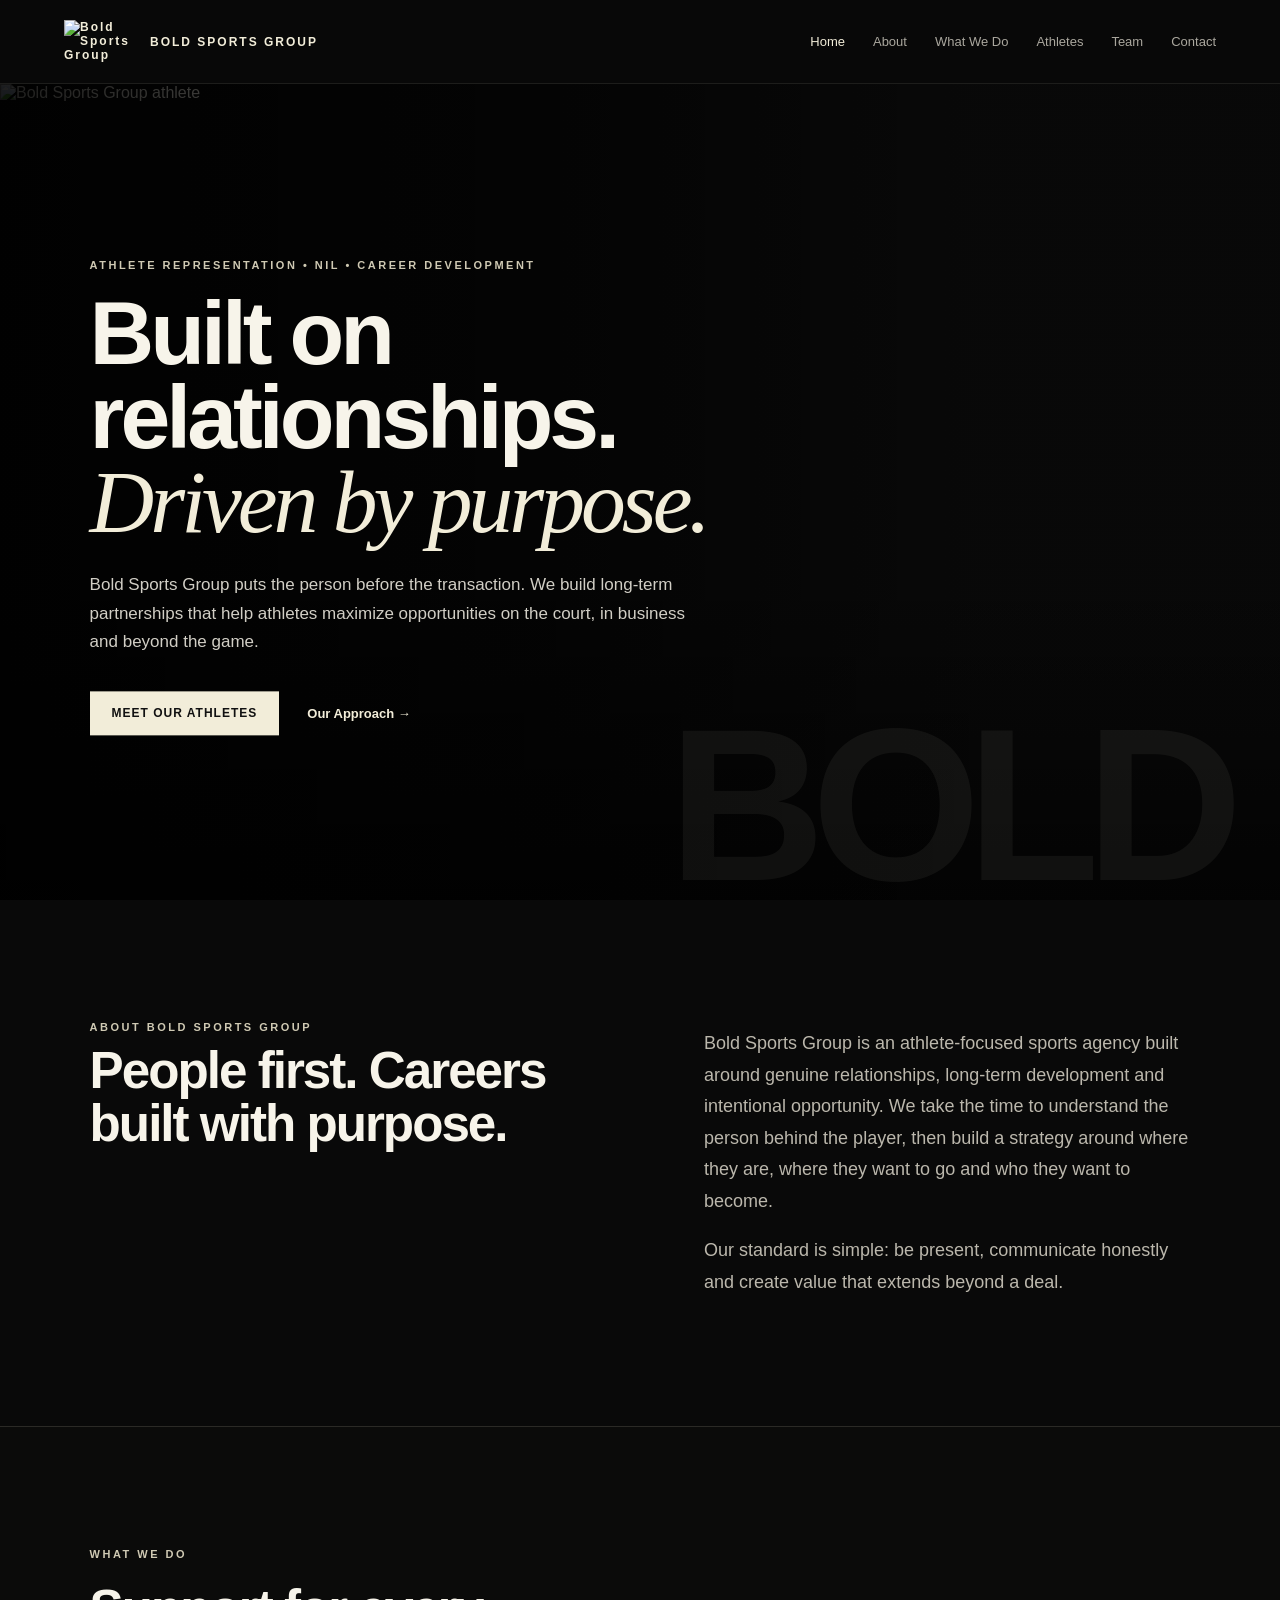
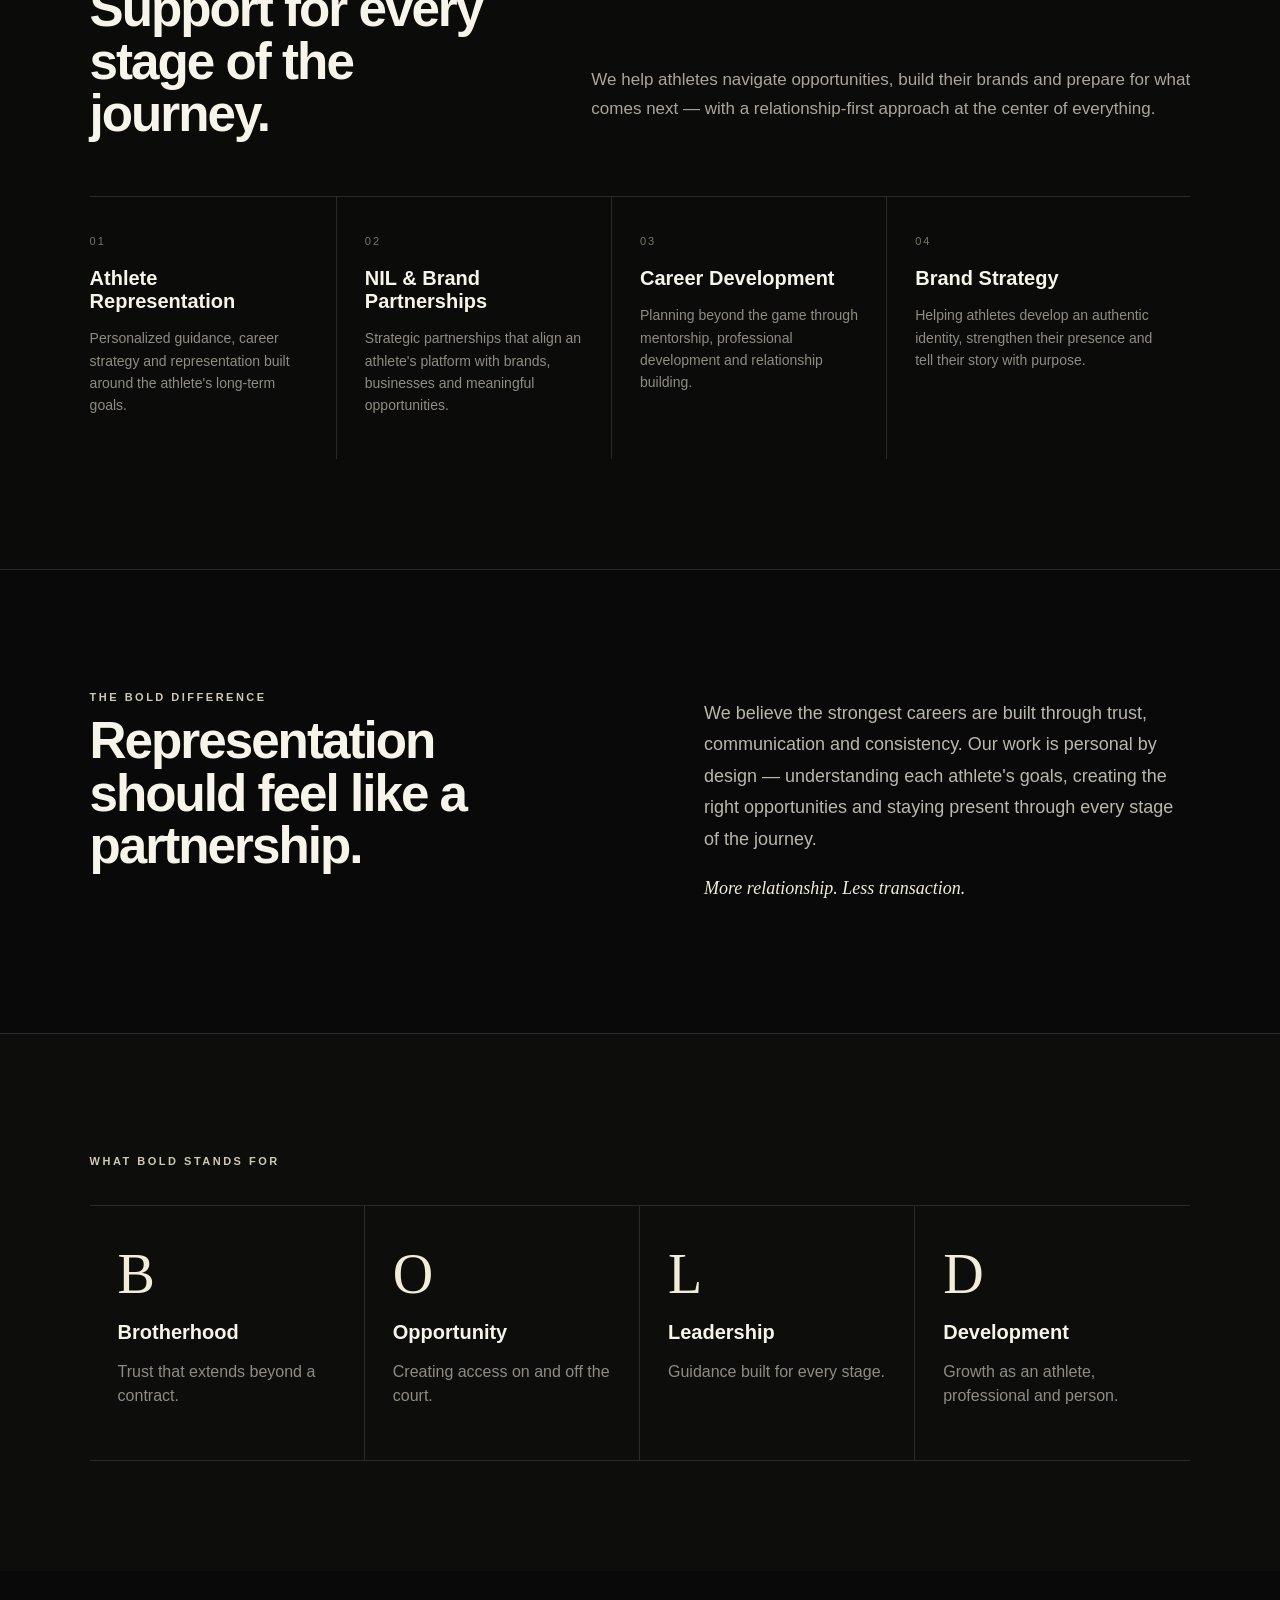
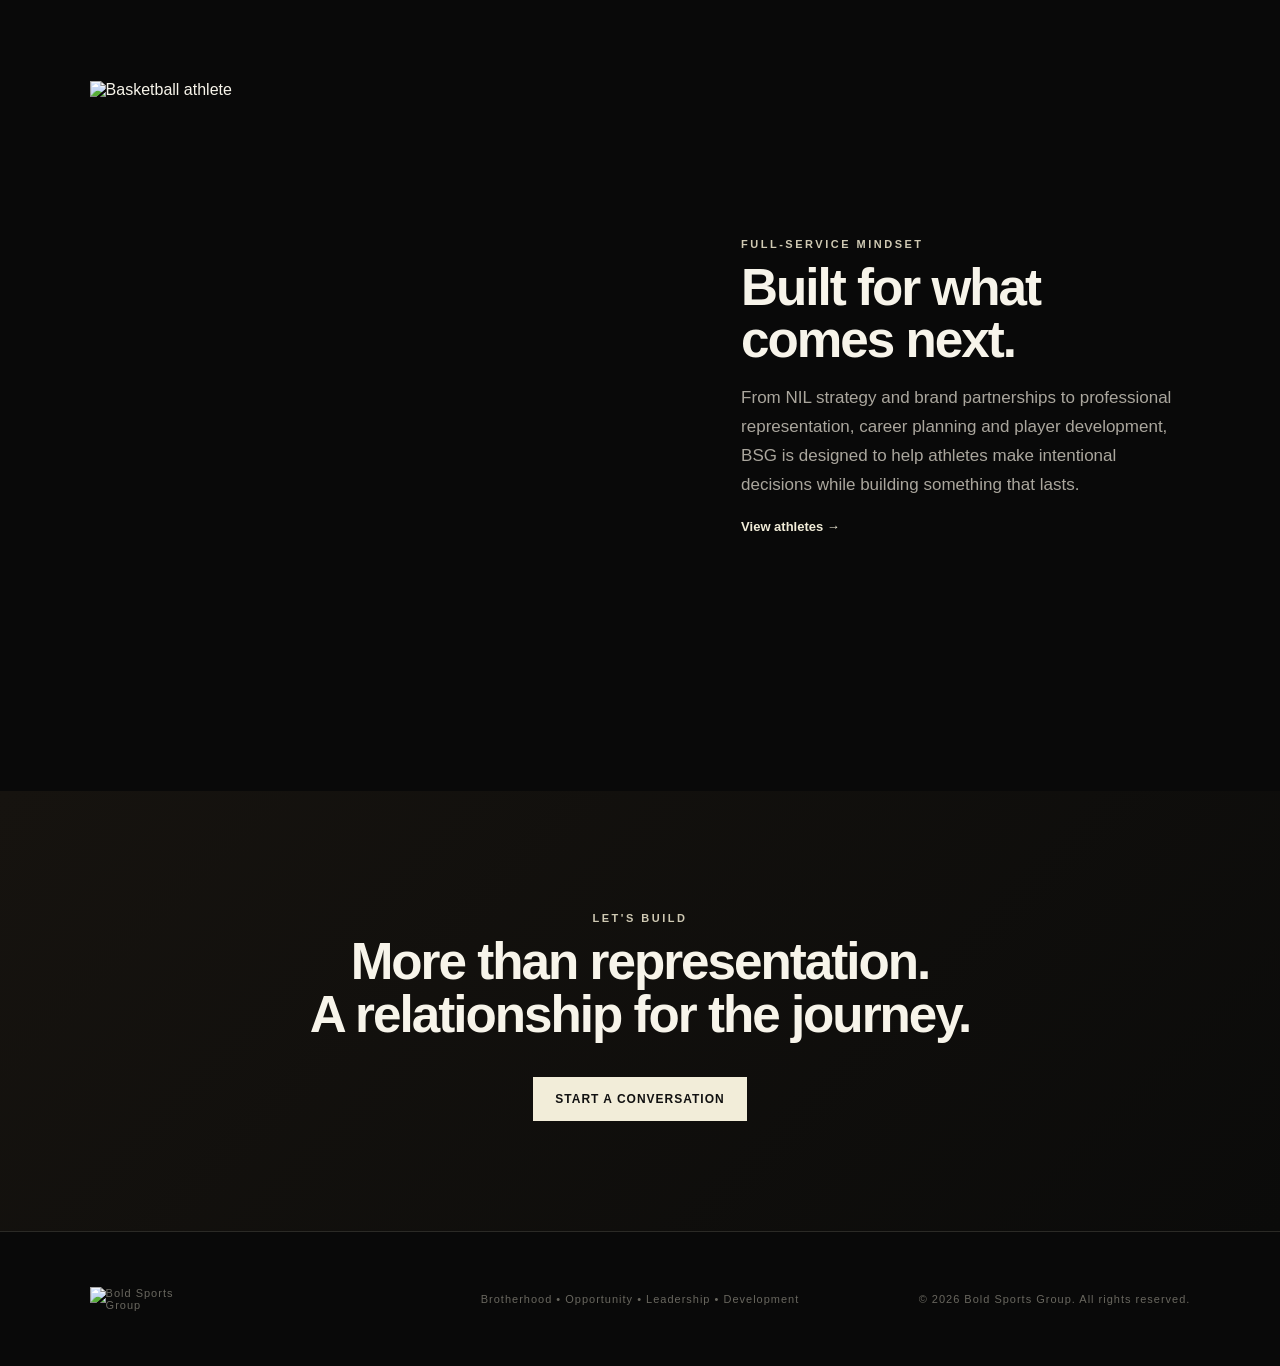
==== index.html @ 6205bad1 "Add files via upload" ====
<!doctype html><html lang="en"><head><meta charset="utf-8"><meta name="viewport" content="width=device-width,initial-scale=1"><title>Bold Sports Group | Relationship-First Athlete Representation</title><meta name="description" content="Bold Sports Group — relationship-first athlete representation built around Brotherhood, Opportunity, Leadership and Development."><link rel="stylesheet" href="styles.css"></head><body>
<header class="nav"><a class="brand" href="index.html"><img src="assets/bold-logo.png" alt="Bold Sports Group"><span>BOLD SPORTS GROUP</span></a><nav><a class="active" href="index.html">Home</a><a href="#about">About</a><a href="#what-we-do">What We Do</a><a href="athletes.html">Athletes</a><a href="team.html">Team</a><a href="#contact">Contact</a></nav></header>
<main>
<section class="hero"><img class="hero-img" src="assets/athlete-njit.jpg" alt="Bold Sports Group athlete"><div class="hero-shade"></div><div class="hero-copy"><p class="eyebrow">ATHLETE REPRESENTATION • NIL • CAREER DEVELOPMENT</p><h1>Built on relationships.<br><em>Driven by purpose.</em></h1><p>Bold Sports Group puts the person before the transaction. We build long-term partnerships that help athletes maximize opportunities on the court, in business and beyond the game.</p><div class="actions"><a class="btn" href="athletes.html">Meet Our Athletes</a><a class="textlink" href="#approach">Our Approach →</a></div></div><div class="wordmark">BOLD</div></section>
<section id="about" class="split section"><div><p class="eyebrow">ABOUT BOLD SPORTS GROUP</p><h2>People first. Careers built with purpose.</h2></div><div class="bodycopy"><p>Bold Sports Group is an athlete-focused sports agency built around genuine relationships, long-term development and intentional opportunity. We take the time to understand the person behind the player, then build a strategy around where they are, where they want to go and who they want to become.</p><p>Our standard is simple: be present, communicate honestly and create value that extends beyond a deal.</p></div></section>
<section id="what-we-do" class="services section"><div class="services-intro"><p class="eyebrow">WHAT WE DO</p><h2>Support for every stage of the journey.</h2><p>We help athletes navigate opportunities, build their brands and prepare for what comes next — with a relationship-first approach at the center of everything.</p></div><div class="service-grid"><article><span>01</span><h3>Athlete Representation</h3><p>Personalized guidance, career strategy and representation built around the athlete's long-term goals.</p></article><article><span>02</span><h3>NIL & Brand Partnerships</h3><p>Strategic partnerships that align an athlete's platform with brands, businesses and meaningful opportunities.</p></article><article><span>03</span><h3>Career Development</h3><p>Planning beyond the game through mentorship, professional development and relationship building.</p></article><article><span>04</span><h3>Brand Strategy</h3><p>Helping athletes develop an authentic identity, strengthen their presence and tell their story with purpose.</p></article></div></section>
<section id="approach" class="split section"><div><p class="eyebrow">THE BOLD DIFFERENCE</p><h2>Representation should feel like a partnership.</h2></div><div class="bodycopy"><p>We believe the strongest careers are built through trust, communication and consistency. Our work is personal by design — understanding each athlete's goals, creating the right opportunities and staying present through every stage of the journey.</p><p class="subtle">More relationship. Less transaction.</p></div></section>
<section class="pillars section"><p class="eyebrow">WHAT BOLD STANDS FOR</p><div class="pillar-grid"><article><span>B</span><h3>Brotherhood</h3><p>Trust that extends beyond a contract.</p></article><article><span>O</span><h3>Opportunity</h3><p>Creating access on and off the court.</p></article><article><span>L</span><h3>Leadership</h3><p>Guidance built for every stage.</p></article><article><span>D</span><h3>Development</h3><p>Growth as an athlete, professional and person.</p></article></div></section>
<section class="feature section"><div class="feature-img"><img src="assets/athlete-nicolet.png" alt="Basketball athlete"></div><div><p class="eyebrow">FULL-SERVICE MINDSET</p><h2>Built for what comes next.</h2><p>From NIL strategy and brand partnerships to professional representation, career planning and player development, BSG is designed to help athletes make intentional decisions while building something that lasts.</p><a class="textlink" href="athletes.html">View athletes →</a></div></section>
<section id="contact" class="cta section"><p class="eyebrow">LET'S BUILD</p><h2>More than representation.<br>A relationship for the journey.</h2><a class="btn" href="mailto:info@boldsportsgroup.com">Start a Conversation</a></section>
</main><footer><img src="assets/bold-logo.png" alt="Bold Sports Group"><p>Brotherhood • Opportunity • Leadership • Development</p><p>© 2026 Bold Sports Group. All rights reserved.</p></footer></body></html>
---- styles.css ----
:root{--bg:#090909;--panel:#11110f;--cream:#f2edd9;--muted:#a9a69b;--line:#2b2a26;--brown:#4b3a34}*{box-sizing:border-box}html{scroll-behavior:smooth}body{margin:0;background:var(--bg);color:#f7f4ea;font-family:Arial,Helvetica,sans-serif}.nav{height:84px;padding:0 5vw;display:flex;align-items:center;justify-content:space-between;position:sticky;top:0;z-index:20;background:rgba(9,9,9,.92);backdrop-filter:blur(14px);border-bottom:1px solid #1d1d1b}.brand{display:flex;align-items:center;gap:14px;color:var(--cream);text-decoration:none;font-size:12px;letter-spacing:2px;font-weight:800}.brand img{width:72px;height:44px;object-fit:contain}.nav nav{display:flex;gap:28px}.nav nav a{color:#aaa79e;text-decoration:none;font-size:13px}.nav nav a:hover,.nav nav a.active{color:var(--cream)}.hero{height:calc(100vh - 84px);min-height:680px;position:relative;overflow:hidden}.hero-img{width:100%;height:100%;object-fit:cover;object-position:center 25%}.hero-shade{position:absolute;inset:0;background:linear-gradient(90deg,rgba(0,0,0,.88) 0%,rgba(0,0,0,.57) 43%,rgba(0,0,0,.08) 76%),linear-gradient(0deg,rgba(0,0,0,.65),transparent 40%)}.hero-copy{position:absolute;left:7vw;top:50%;transform:translateY(-50%);max-width:720px}.eyebrow{font-size:11px;letter-spacing:2.5px;font-weight:800;color:#cfc9b3}.hero h1,.page-head h1{font-size:clamp(50px,7vw,104px);line-height:.94;letter-spacing:-4px;margin:20px 0 26px}.hero h1 em,.page-head h1 em{font-family:Georgia,serif;font-weight:400;color:var(--cream)}.hero-copy>p:not(.eyebrow){max-width:610px;color:#d1cec5;font-size:17px;line-height:1.7}.actions{display:flex;align-items:center;gap:28px;margin-top:34px}.btn{display:inline-block;padding:15px 22px;background:var(--cream);color:#111;text-decoration:none;font-size:12px;font-weight:900;letter-spacing:1px;text-transform:uppercase}.textlink{color:var(--cream);text-decoration:none;font-size:13px;font-weight:700}.wordmark{position:absolute;right:4vw;bottom:-30px;font-size:17vw;font-weight:900;letter-spacing:-14px;color:rgba(242,237,217,.06)}.section{padding:110px 7vw}.split{display:grid;grid-template-columns:1fr 1fr;gap:10vw;border-bottom:1px solid var(--line)}h2{font-size:clamp(34px,4vw,62px);line-height:1.03;letter-spacing:-2px;margin:12px 0}.bodycopy{font-size:18px;line-height:1.75;color:#bbb7ac}.subtle{font-family:Georgia,serif;font-style:italic;color:var(--cream)}.pillars{background:#0d0d0c}.pillar-grid{display:grid;grid-template-columns:repeat(4,1fr);margin-top:38px;border-top:1px solid var(--line);border-bottom:1px solid var(--line)}.pillar-grid article{padding:36px 28px;border-right:1px solid var(--line)}.pillar-grid article:last-child{border-right:0}.pillar-grid span{font-family:Georgia,serif;font-size:56px;color:var(--cream)}.pillar-grid h3{font-size:20px;margin:15px 0 8px}.pillar-grid p{color:#8f8c84;line-height:1.5}.feature{display:grid;grid-template-columns:1.1fr .9fr;gap:8vw;align-items:center}.feature-img{height:600px;overflow:hidden}.feature-img img{width:100%;height:100%;object-fit:cover;object-position:center 20%}.feature p:not(.eyebrow){color:#aaa69d;line-height:1.7;font-size:17px}.cta{text-align:center;background:linear-gradient(135deg,#16130f,#0b0b0a)}.cta h2{margin-bottom:36px}.page-head{padding-top:120px;padding-bottom:70px;border-bottom:1px solid var(--line)}.page-head{max-width:1300px}.page-head p:last-child{max-width:650px;color:#aaa69d;font-size:17px;line-height:1.7}.athlete-grid{display:grid;grid-template-columns:repeat(3,1fr);gap:24px;padding-top:55px}.athlete-card{background:#111;border:1px solid #20201e;overflow:hidden}.athlete-card.featured{grid-column:span 2}.athlete-card img{width:100%;height:510px;object-fit:cover;object-position:center 20%;display:block}.athlete-card.featured img{height:650px}.athlete-card div{padding:24px}.athlete-card div p{font-size:10px;letter-spacing:1.7px;color:#9c988d}.athlete-card h2{font-size:28px;letter-spacing:-1px}.athlete-card span{font-size:13px;color:#7f7d76}.team-grid{display:grid;grid-template-columns:repeat(3,1fr);gap:28px;padding-top:60px}.portrait{height:460px;background:#121210;border:1px solid #292824;display:flex;align-items:center;justify-content:center;overflow:hidden}.portrait img{width:100%;height:100%;object-fit:cover;object-position:center 20%}.placeholder .portrait span{color:#4f4d47;font-size:12px;letter-spacing:2px}.person h2{font-size:28px;letter-spacing:-1px}.person>p:last-child{color:#8f8c84}.team-note{border-top:1px solid var(--line);max-width:1000px}.team-note p{color:#a8a49a;font-size:18px;line-height:1.7}footer{padding:50px 7vw;border-top:1px solid var(--line);display:grid;grid-template-columns:1fr 1fr 1fr;align-items:center;color:#69675f;font-size:11px;letter-spacing:1px}footer img{width:110px}footer p:nth-child(2){text-align:center}footer p:last-child{text-align:right}@media(max-width:850px){.nav{padding:0 20px}.brand span{display:none}.nav nav{gap:15px}.hero-copy{left:24px;right:24px}.hero h1,.page-head h1{letter-spacing:-2px}.split,.feature{grid-template-columns:1fr}.pillar-grid{grid-template-columns:1fr 1fr}.athlete-grid,.team-grid{grid-template-columns:1fr}.athlete-card.featured{grid-column:auto}.athlete-card.featured img,.athlete-card img{height:500px}.section{padding:75px 24px}.feature-img{height:480px}footer{grid-template-columns:1fr;gap:18px;text-align:left}footer p:nth-child(2),footer p:last-child{text-align:left}}

.services{background:#0b0b0a;border-bottom:1px solid var(--line)}.services-intro{display:grid;grid-template-columns:.8fr 1.2fr;column-gap:8vw;align-items:end}.services-intro .eyebrow{grid-column:1/-1}.services-intro h2{margin-bottom:0}.services-intro>p:last-child{color:#aaa69d;font-size:17px;line-height:1.7;max-width:650px}.service-grid{display:grid;grid-template-columns:repeat(4,1fr);margin-top:55px;border-top:1px solid var(--line)}.service-grid article{padding:34px 28px 28px 0;margin-right:28px;border-right:1px solid var(--line)}.service-grid article:last-child{border-right:0;margin-right:0}.service-grid span{font-size:11px;letter-spacing:2px;color:#77736a}.service-grid h3{font-size:20px;margin:18px 0 10px}.service-grid p{color:#8f8c84;line-height:1.6;font-size:14px}@media(max-width:850px){.services-intro{grid-template-columns:1fr}.service-grid{grid-template-columns:1fr 1fr}.service-grid article:nth-child(2){border-right:0}.nav nav a:nth-child(2),.nav nav a:nth-child(3){display:none}}@media(max-width:520px){.service-grid{grid-template-columns:1fr}.service-grid article{border-right:0;border-bottom:1px solid var(--line);margin-right:0}}

/* Rotating portrait athlete showcase */
.athlete-showcase{padding-top:55px;overflow:hidden}.showcase-heading{display:flex;align-items:center;justify-content:space-between;max-width:1180px;margin:0 auto 25px}.showcase-note{font-family:Georgia,serif;font-style:italic;color:#77736a;font-size:14px}.athlete-carousel{position:relative;max-width:1250px;height:650px;margin:0 auto;display:flex;align-items:center;justify-content:center}.carousel-stage{position:relative;width:min(100%,1050px);height:100%;perspective:1400px}.carousel-card{position:absolute;top:50%;left:50%;width:350px;height:570px;overflow:hidden;background:#111;border:1px solid #2b2a26;border-radius:14px;box-shadow:0 30px 70px rgba(0,0,0,.45);transform:translate(-50%,-50%) scale(.72);opacity:0;transition:transform .65s cubic-bezier(.22,.8,.22,1),opacity .5s ease,filter .5s ease;pointer-events:none}.carousel-card img{width:100%;height:100%;object-fit:cover;object-position:center top;display:block}.carousel-card .njit-img{object-position:center 15%}.carousel-card::after{content:"";position:absolute;inset:0;background:linear-gradient(to bottom,transparent 45%,rgba(0,0,0,.92) 100%)}.carousel-overlay{position:absolute;z-index:2;left:0;right:0;bottom:0;padding:28px 26px}.carousel-overlay p{margin:0 0 9px;font-size:10px;letter-spacing:1.8px;color:#d0cbb9}.carousel-overlay h2{margin:0 0 8px;font-size:30px;letter-spacing:-1px}.carousel-overlay span{font-size:12px;color:#aaa69d}.carousel-card.is-active{z-index:4;opacity:1;transform:translate(-50%,-50%) translateZ(80px) scale(1);pointer-events:auto}.carousel-card.is-left{z-index:3;opacity:.62;filter:brightness(.58);transform:translate(-50%,-50%) translateX(-310px) rotateY(18deg) scale(.82)}.carousel-card.is-right{z-index:3;opacity:.62;filter:brightness(.58);transform:translate(-50%,-50%) translateX(310px) rotateY(-18deg) scale(.82)}.carousel-card.is-back{z-index:1;opacity:.15;filter:brightness(.35);transform:translate(-50%,-50%) scale(.66)}.carousel-btn{position:absolute;z-index:8;top:50%;transform:translateY(-50%);width:52px;height:52px;border-radius:50%;border:1px solid #4a483f;background:rgba(9,9,9,.72);color:var(--cream);font-size:22px;cursor:pointer;backdrop-filter:blur(10px);transition:.25s}.carousel-btn:hover{background:var(--cream);color:#111}.carousel-btn.prev{left:0}.carousel-btn.next{right:0}.carousel-dots{display:flex;justify-content:center;gap:10px;margin-top:8px}.carousel-dots button{width:28px;height:3px;padding:0;border:0;background:#34332f;cursor:pointer;transition:.3s}.carousel-dots button.active{background:var(--cream);width:48px}
@media(max-width:850px){.showcase-heading{padding:0}.athlete-carousel{height:590px}.carousel-card{width:min(76vw,340px);height:535px}.carousel-card.is-left{transform:translate(-50%,-50%) translateX(-62vw) scale(.75)}.carousel-card.is-right{transform:translate(-50%,-50%) translateX(62vw) scale(.75)}.carousel-btn{width:44px;height:44px}.carousel-btn.prev{left:-10px}.carousel-btn.next{right:-10px}}
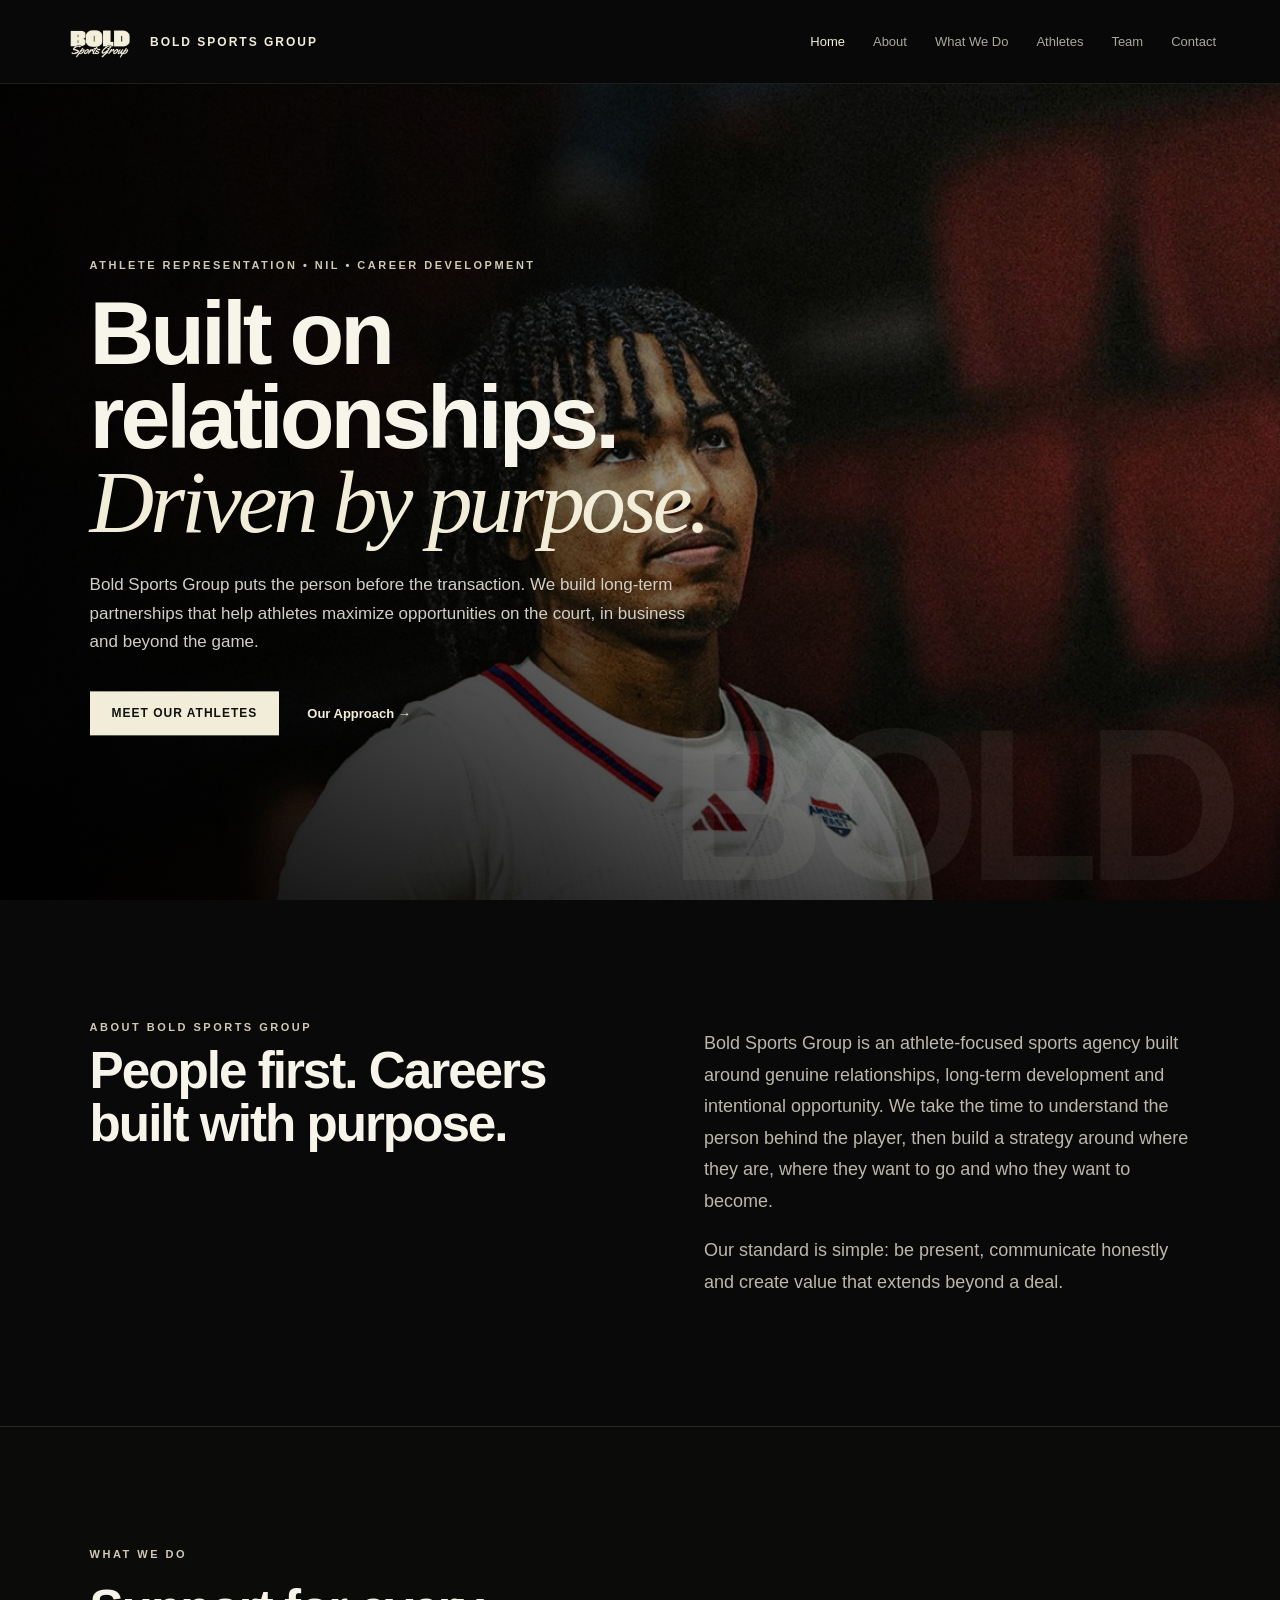
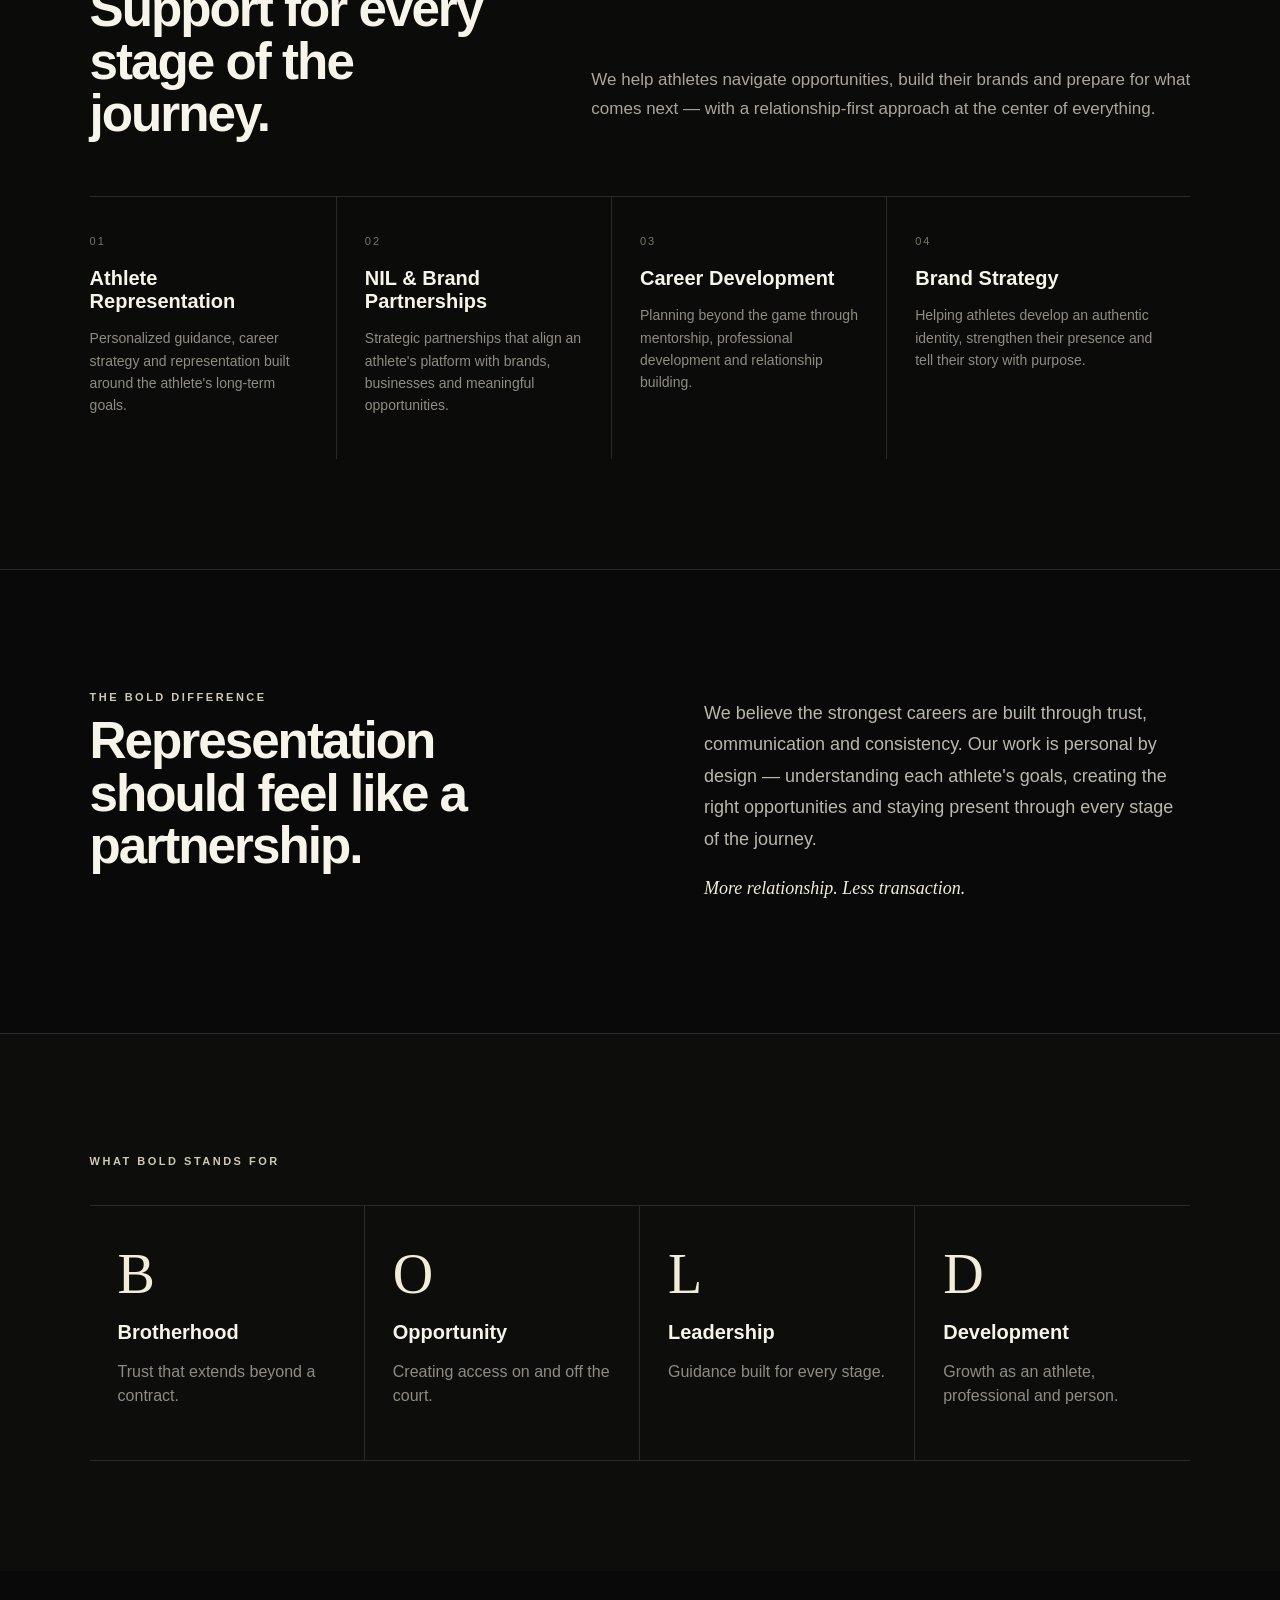
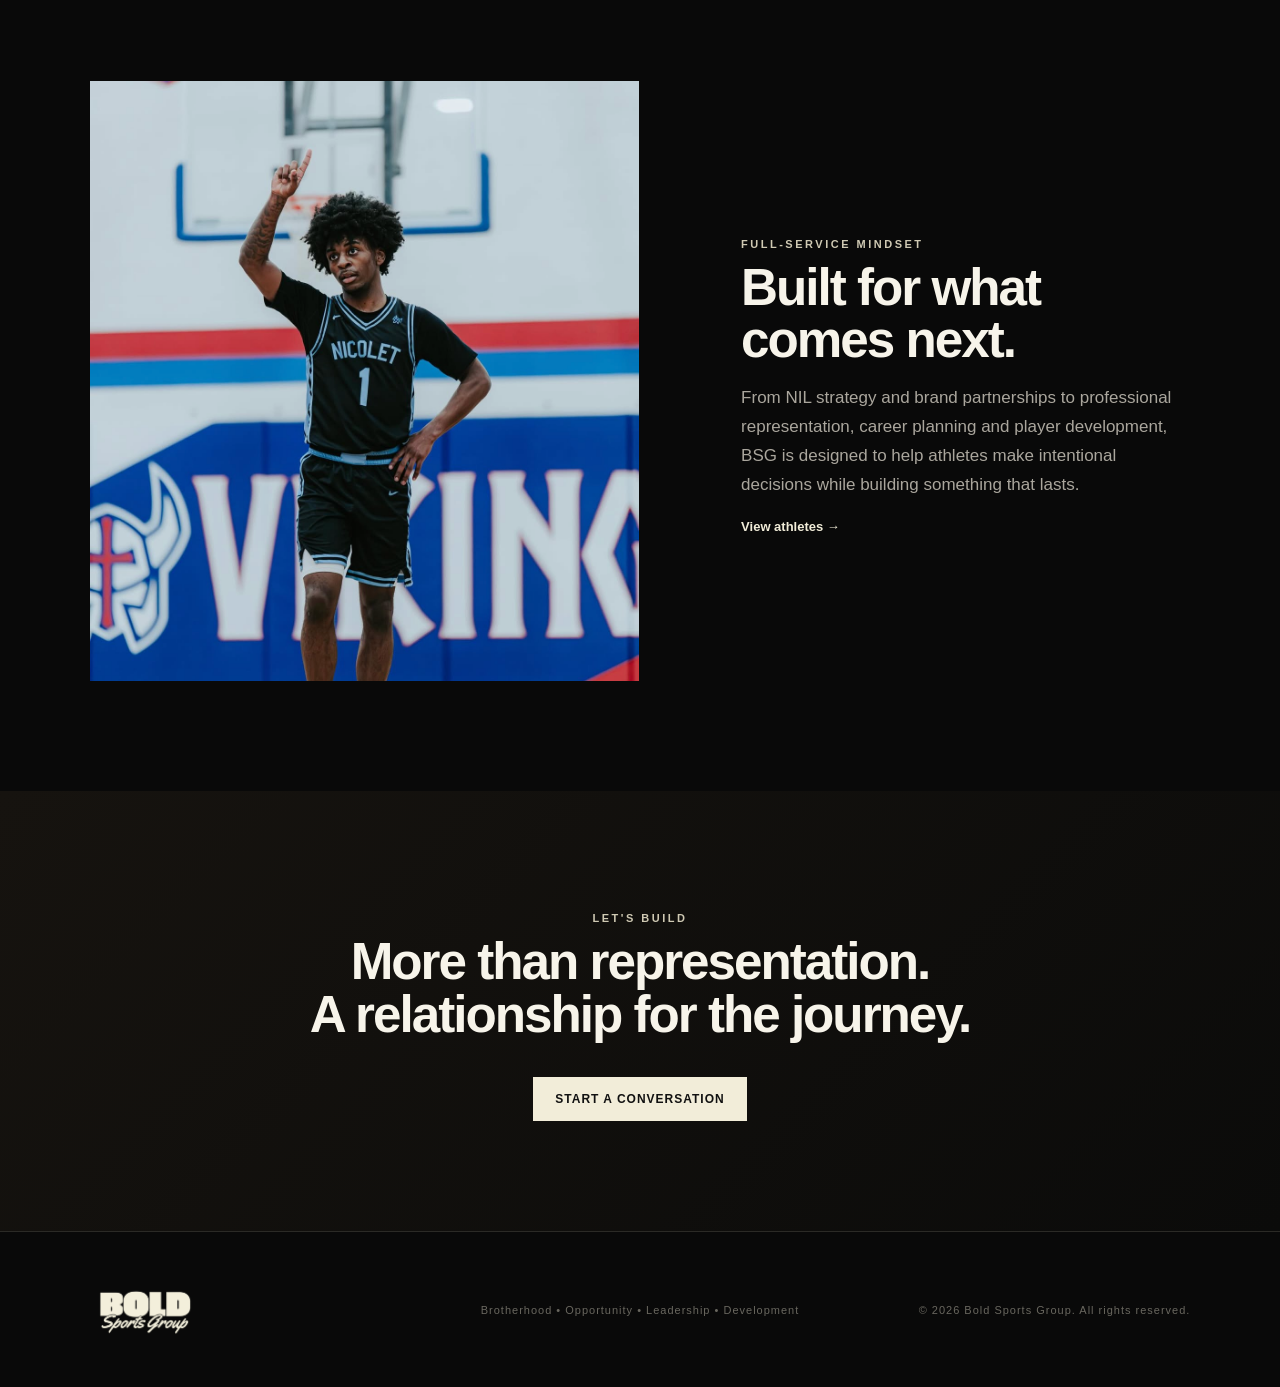
==== commit 0e50a2a4: "Refactor index.html for readability and structure Updated the index.html file to include structured " ====
--- a/index.html
+++ b/index.html
@@ -1,11 +1,633 @@
-<!doctype html><html lang="en"><head><meta charset="utf-8"><meta name="viewport" content="width=device-width,initial-scale=1"><title>Bold Sports Group | Relationship-First Athlete Representation</title><meta name="description" content="Bold Sports Group — relationship-first athlete representation built around Brotherhood, Opportunity, Leadership and Development."><link rel="stylesheet" href="styles.css"></head><body>
-<header class="nav"><a class="brand" href="index.html"><img src="assets/bold-logo.png" alt="Bold Sports Group"><span>BOLD SPORTS GROUP</span></a><nav><a class="active" href="index.html">Home</a><a href="#about">About</a><a href="#what-we-do">What We Do</a><a href="athletes.html">Athletes</a><a href="team.html">Team</a><a href="#contact">Contact</a></nav></header>
-<main>
-<section class="hero"><img class="hero-img" src="assets/athlete-njit.jpg" alt="Bold Sports Group athlete"><div class="hero-shade"></div><div class="hero-copy"><p class="eyebrow">ATHLETE REPRESENTATION • NIL • CAREER DEVELOPMENT</p><h1>Built on relationships.<br><em>Driven by purpose.</em></h1><p>Bold Sports Group puts the person before the transaction. We build long-term partnerships that help athletes maximize opportunities on the court, in business and beyond the game.</p><div class="actions"><a class="btn" href="athletes.html">Meet Our Athletes</a><a class="textlink" href="#approach">Our Approach →</a></div></div><div class="wordmark">BOLD</div></section>
-<section id="about" class="split section"><div><p class="eyebrow">ABOUT BOLD SPORTS GROUP</p><h2>People first. Careers built with purpose.</h2></div><div class="bodycopy"><p>Bold Sports Group is an athlete-focused sports agency built around genuine relationships, long-term development and intentional opportunity. We take the time to understand the person behind the player, then build a strategy around where they are, where they want to go and who they want to become.</p><p>Our standard is simple: be present, communicate honestly and create value that extends beyond a deal.</p></div></section>
-<section id="what-we-do" class="services section"><div class="services-intro"><p class="eyebrow">WHAT WE DO</p><h2>Support for every stage of the journey.</h2><p>We help athletes navigate opportunities, build their brands and prepare for what comes next — with a relationship-first approach at the center of everything.</p></div><div class="service-grid"><article><span>01</span><h3>Athlete Representation</h3><p>Personalized guidance, career strategy and representation built around the athlete's long-term goals.</p></article><article><span>02</span><h3>NIL & Brand Partnerships</h3><p>Strategic partnerships that align an athlete's platform with brands, businesses and meaningful opportunities.</p></article><article><span>03</span><h3>Career Development</h3><p>Planning beyond the game through mentorship, professional development and relationship building.</p></article><article><span>04</span><h3>Brand Strategy</h3><p>Helping athletes develop an authentic identity, strengthen their presence and tell their story with purpose.</p></article></div></section>
-<section id="approach" class="split section"><div><p class="eyebrow">THE BOLD DIFFERENCE</p><h2>Representation should feel like a partnership.</h2></div><div class="bodycopy"><p>We believe the strongest careers are built through trust, communication and consistency. Our work is personal by design — understanding each athlete's goals, creating the right opportunities and staying present through every stage of the journey.</p><p class="subtle">More relationship. Less transaction.</p></div></section>
-<section class="pillars section"><p class="eyebrow">WHAT BOLD STANDS FOR</p><div class="pillar-grid"><article><span>B</span><h3>Brotherhood</h3><p>Trust that extends beyond a contract.</p></article><article><span>O</span><h3>Opportunity</h3><p>Creating access on and off the court.</p></article><article><span>L</span><h3>Leadership</h3><p>Guidance built for every stage.</p></article><article><span>D</span><h3>Development</h3><p>Growth as an athlete, professional and person.</p></article></div></section>
-<section class="feature section"><div class="feature-img"><img src="assets/athlete-nicolet.png" alt="Basketball athlete"></div><div><p class="eyebrow">FULL-SERVICE MINDSET</p><h2>Built for what comes next.</h2><p>From NIL strategy and brand partnerships to professional representation, career planning and player development, BSG is designed to help athletes make intentional decisions while building something that lasts.</p><a class="textlink" href="athletes.html">View athletes →</a></div></section>
-<section id="contact" class="cta section"><p class="eyebrow">LET'S BUILD</p><h2>More than representation.<br>A relationship for the journey.</h2><a class="btn" href="mailto:info@boldsportsgroup.com">Start a Conversation</a></section>
-</main><footer><img src="assets/bold-logo.png" alt="Bold Sports Group"><p>Brotherhood • Opportunity • Leadership • Development</p><p>© 2026 Bold Sports Group. All rights reserved.</p></footer></body></html>
+<!doctype html>
+
+<html lang="en">
+
+<head>
+
+  <!-- =====================================================
+       BASIC WEBSITE SETTINGS
+       ===================================================== -->
+
+  <meta charset="utf-8">
+
+  <meta
+    name="viewport"
+    content="width=device-width, initial-scale=1"
+  >
+
+  <title>
+    Bold Sports Group | Relationship-First Athlete Representation
+  </title>
+
+  <meta
+    name="description"
+    content="Bold Sports Group — relationship-first athlete representation built around Brotherhood, Opportunity, Leadership and Development."
+  >
+
+  <!-- MAIN CSS FILE -->
+  <link rel="stylesheet" href="styles.css">
+
+</head>
+
+
+<body>
+
+
+  <!-- =====================================================
+       1. NAVIGATION
+       ===================================================== -->
+
+  <header class="nav">
+
+    <!-- LOGO -->
+    <a class="brand" href="index.html">
+
+      <img
+        src="assets/bold-logo.png"
+        alt="Bold Sports Group"
+      >
+
+      <span>BOLD SPORTS GROUP</span>
+
+    </a>
+
+
+    <!-- NAVIGATION LINKS -->
+    <nav>
+
+      <a class="active" href="index.html">
+        Home
+      </a>
+
+      <a href="#about">
+        About
+      </a>
+
+      <a href="#what-we-do">
+        What We Do
+      </a>
+
+      <a href="athletes.html">
+        Athletes
+      </a>
+
+      <a href="team.html">
+        Team
+      </a>
+
+      <a href="#contact">
+        Contact
+      </a>
+
+    </nav>
+
+  </header>
+
+
+
+  <!-- =====================================================
+       MAIN WEBSITE CONTENT
+       ===================================================== -->
+
+  <main>
+
+
+
+    <!-- ===================================================
+         2. HOMEPAGE HERO
+
+         MAIN IMAGE:
+         assets/athlete-njit.jpg
+
+         Image positioning is controlled in styles.css:
+         .hero-img
+         =================================================== -->
+
+    <section class="hero">
+
+
+      <!-- MAIN NJIT IMAGE -->
+
+      <img
+        class="hero-img"
+        src="assets/athlete-njit.jpg"
+        alt="Bold Sports Group athlete"
+      >
+
+
+      <!-- DARK OVERLAY -->
+
+      <div class="hero-shade"></div>
+
+
+      <!-- HERO TEXT -->
+
+      <div class="hero-copy">
+
+        <p class="eyebrow">
+          ATHLETE REPRESENTATION • NIL • CAREER DEVELOPMENT
+        </p>
+
+
+        <h1>
+          Built on relationships.
+          <br>
+          <em>Driven by purpose.</em>
+        </h1>
+
+
+        <p>
+          Bold Sports Group puts the person before the transaction.
+          We build long-term partnerships that help athletes maximize
+          opportunities on the court, in business and beyond the game.
+        </p>
+
+
+        <!-- HERO BUTTONS -->
+
+        <div class="actions">
+
+          <a
+            class="btn"
+            href="athletes.html"
+          >
+            Meet Our Athletes
+          </a>
+
+
+          <a
+            class="textlink"
+            href="#approach"
+          >
+            Our Approach →
+          </a>
+
+        </div>
+
+      </div>
+
+
+      <!-- FADED BOLD TEXT -->
+
+      <div class="wordmark">
+        BOLD
+      </div>
+
+
+    </section>
+
+
+
+    <!-- ===================================================
+         3. ABOUT BOLD SPORTS GROUP
+         =================================================== -->
+
+    <section
+      id="about"
+      class="split section"
+    >
+
+
+      <!-- LEFT SIDE -->
+
+      <div>
+
+        <p class="eyebrow">
+          ABOUT BOLD SPORTS GROUP
+        </p>
+
+        <h2>
+          People first. Careers built with purpose.
+        </h2>
+
+      </div>
+
+
+      <!-- RIGHT SIDE -->
+
+      <div class="bodycopy">
+
+        <p>
+          Bold Sports Group is an athlete-focused sports agency built
+          around genuine relationships, long-term development and
+          intentional opportunity. We take the time to understand the
+          person behind the player, then build a strategy around where
+          they are, where they want to go and who they want to become.
+        </p>
+
+        <p>
+          Our standard is simple: be present, communicate honestly and
+          create value that extends beyond a deal.
+        </p>
+
+      </div>
+
+
+    </section>
+
+
+
+    <!-- ===================================================
+         4. WHAT WE DO
+         =================================================== -->
+
+    <section
+      id="what-we-do"
+      class="services section"
+    >
+
+
+      <!-- SECTION INTRO -->
+
+      <div class="services-intro">
+
+        <p class="eyebrow">
+          WHAT WE DO
+        </p>
+
+
+        <h2>
+          Support for every stage of the journey.
+        </h2>
+
+
+        <p>
+          We help athletes navigate opportunities, build their brands
+          and prepare for what comes next — with a relationship-first
+          approach at the center of everything.
+        </p>
+
+      </div>
+
+
+
+      <!-- SERVICE CARDS -->
+
+      <div class="service-grid">
+
+
+        <!-- SERVICE 01 -->
+
+        <article>
+
+          <span>01</span>
+
+          <h3>
+            Athlete Representation
+          </h3>
+
+          <p>
+            Personalized guidance, career strategy and representation
+            built around the athlete's long-term goals.
+          </p>
+
+        </article>
+
+
+
+        <!-- SERVICE 02 -->
+
+        <article>
+
+          <span>02</span>
+
+          <h3>
+            NIL & Brand Partnerships
+          </h3>
+
+          <p>
+            Strategic partnerships that align an athlete's platform
+            with brands, businesses and meaningful opportunities.
+          </p>
+
+        </article>
+
+
+
+        <!-- SERVICE 03 -->
+
+        <article>
+
+          <span>03</span>
+
+          <h3>
+            Career Development
+          </h3>
+
+          <p>
+            Planning beyond the game through mentorship,
+            professional development and relationship building.
+          </p>
+
+        </article>
+
+
+
+        <!-- SERVICE 04 -->
+
+        <article>
+
+          <span>04</span>
+
+          <h3>
+            Brand Strategy
+          </h3>
+
+          <p>
+            Helping athletes develop an authentic identity,
+            strengthen their presence and tell their story
+            with purpose.
+          </p>
+
+        </article>
+
+
+      </div>
+
+
+    </section>
+
+
+
+    <!-- ===================================================
+         5. THE BOLD DIFFERENCE / OUR APPROACH
+         =================================================== -->
+
+    <section
+      id="approach"
+      class="split section"
+    >
+
+
+      <!-- LEFT SIDE -->
+
+      <div>
+
+        <p class="eyebrow">
+          THE BOLD DIFFERENCE
+        </p>
+
+        <h2>
+          Representation should feel like a partnership.
+        </h2>
+
+      </div>
+
+
+      <!-- RIGHT SIDE -->
+
+      <div class="bodycopy">
+
+        <p>
+          We believe the strongest careers are built through trust,
+          communication and consistency. Our work is personal by
+          design — understanding each athlete's goals, creating the
+          right opportunities and staying present through every stage
+          of the journey.
+        </p>
+
+
+        <p class="subtle">
+          More relationship. Less transaction.
+        </p>
+
+      </div>
+
+
+    </section>
+
+
+
+    <!-- ===================================================
+         6. WHAT BOLD STANDS FOR
+
+         B = Brotherhood
+         O = Opportunity
+         L = Leadership
+         D = Development
+         =================================================== -->
+
+    <section class="pillars section">
+
+
+      <p class="eyebrow">
+        WHAT BOLD STANDS FOR
+      </p>
+
+
+      <div class="pillar-grid">
+
+
+        <!-- BROTHERHOOD -->
+
+        <article>
+
+          <span>B</span>
+
+          <h3>
+            Brotherhood
+          </h3>
+
+          <p>
+            Trust that extends beyond a contract.
+          </p>
+
+        </article>
+
+
+
+        <!-- OPPORTUNITY -->
+
+        <article>
+
+          <span>O</span>
+
+          <h3>
+            Opportunity
+          </h3>
+
+          <p>
+            Creating access on and off the court.
+          </p>
+
+        </article>
+
+
+
+        <!-- LEADERSHIP -->
+
+        <article>
+
+          <span>L</span>
+
+          <h3>
+            Leadership
+          </h3>
+
+          <p>
+            Guidance built for every stage.
+          </p>
+
+        </article>
+
+
+
+        <!-- DEVELOPMENT -->
+
+        <article>
+
+          <span>D</span>
+
+          <h3>
+            Development
+          </h3>
+
+          <p>
+            Growth as an athlete, professional and person.
+          </p>
+
+        </article>
+
+
+      </div>
+
+
+    </section>
+
+
+
+    <!-- ===================================================
+         7. FEATURE SECTION
+
+         IMAGE:
+         assets/athlete-nicolet.png
+         =================================================== -->
+
+    <section class="feature section">
+
+
+      <!-- FEATURE IMAGE -->
+
+      <div class="feature-img">
+
+        <img
+          src="assets/athlete-nicolet.png"
+          alt="Basketball athlete"
+        >
+
+      </div>
+
+
+
+      <!-- FEATURE TEXT -->
+
+      <div>
+
+        <p class="eyebrow">
+          FULL-SERVICE MINDSET
+        </p>
+
+
+        <h2>
+          Built for what comes next.
+        </h2>
+
+
+        <p>
+          From NIL strategy and brand partnerships to professional
+          representation, career planning and player development,
+          BSG is designed to help athletes make intentional decisions
+          while building something that lasts.
+        </p>
+
+
+        <a
+          class="textlink"
+          href="athletes.html"
+        >
+          View athletes →
+        </a>
+
+      </div>
+
+
+    </section>
+
+
+
+    <!-- ===================================================
+         8. CONTACT / CALL TO ACTION
+
+         CHANGE EMAIL ADDRESS HERE if needed
+         =================================================== -->
+
+    <section
+      id="contact"
+      class="cta section"
+    >
+
+
+      <p class="eyebrow">
+        LET'S BUILD
+      </p>
+
+
+      <h2>
+        More than representation.
+        <br>
+        A relationship for the journey.
+      </h2>
+
+
+      <!-- CONTACT EMAIL -->
+
+      <a
+        class="btn"
+        href="mailto:info@boldsportsgroup.com"
+      >
+        Start a Conversation
+      </a>
+
+
+    </section>
+
+
+  </main>
+
+
+
+  <!-- =====================================================
+       9. FOOTER
+       ===================================================== -->
+
+  <footer>
+
+
+    <!-- FOOTER LOGO -->
+
+    <img
+      src="assets/bold-logo.png"
+      alt="Bold Sports Group"
+    >
+
+
+    <!-- BOLD MEANING -->
+
+    <p>
+      Brotherhood • Opportunity • Leadership • Development
+    </p>
+
+
+    <!-- COPYRIGHT -->
+
+    <p>
+      © 2026 Bold Sports Group. All rights reserved.
+    </p>
+
+
+  </footer>
+
+
+</body>
+
+</html>
--- a/styles.css
+++ b/styles.css
@@ -1,7 +1,1193 @@
-:root{--bg:#090909;--panel:#11110f;--cream:#f2edd9;--muted:#a9a69b;--line:#2b2a26;--brown:#4b3a34}*{box-sizing:border-box}html{scroll-behavior:smooth}body{margin:0;background:var(--bg);color:#f7f4ea;font-family:Arial,Helvetica,sans-serif}.nav{height:84px;padding:0 5vw;display:flex;align-items:center;justify-content:space-between;position:sticky;top:0;z-index:20;background:rgba(9,9,9,.92);backdrop-filter:blur(14px);border-bottom:1px solid #1d1d1b}.brand{display:flex;align-items:center;gap:14px;color:var(--cream);text-decoration:none;font-size:12px;letter-spacing:2px;font-weight:800}.brand img{width:72px;height:44px;object-fit:contain}.nav nav{display:flex;gap:28px}.nav nav a{color:#aaa79e;text-decoration:none;font-size:13px}.nav nav a:hover,.nav nav a.active{color:var(--cream)}.hero{height:calc(100vh - 84px);min-height:680px;position:relative;overflow:hidden}.hero-img{width:100%;height:100%;object-fit:cover;object-position:center 25%}.hero-shade{position:absolute;inset:0;background:linear-gradient(90deg,rgba(0,0,0,.88) 0%,rgba(0,0,0,.57) 43%,rgba(0,0,0,.08) 76%),linear-gradient(0deg,rgba(0,0,0,.65),transparent 40%)}.hero-copy{position:absolute;left:7vw;top:50%;transform:translateY(-50%);max-width:720px}.eyebrow{font-size:11px;letter-spacing:2.5px;font-weight:800;color:#cfc9b3}.hero h1,.page-head h1{font-size:clamp(50px,7vw,104px);line-height:.94;letter-spacing:-4px;margin:20px 0 26px}.hero h1 em,.page-head h1 em{font-family:Georgia,serif;font-weight:400;color:var(--cream)}.hero-copy>p:not(.eyebrow){max-width:610px;color:#d1cec5;font-size:17px;line-height:1.7}.actions{display:flex;align-items:center;gap:28px;margin-top:34px}.btn{display:inline-block;padding:15px 22px;background:var(--cream);color:#111;text-decoration:none;font-size:12px;font-weight:900;letter-spacing:1px;text-transform:uppercase}.textlink{color:var(--cream);text-decoration:none;font-size:13px;font-weight:700}.wordmark{position:absolute;right:4vw;bottom:-30px;font-size:17vw;font-weight:900;letter-spacing:-14px;color:rgba(242,237,217,.06)}.section{padding:110px 7vw}.split{display:grid;grid-template-columns:1fr 1fr;gap:10vw;border-bottom:1px solid var(--line)}h2{font-size:clamp(34px,4vw,62px);line-height:1.03;letter-spacing:-2px;margin:12px 0}.bodycopy{font-size:18px;line-height:1.75;color:#bbb7ac}.subtle{font-family:Georgia,serif;font-style:italic;color:var(--cream)}.pillars{background:#0d0d0c}.pillar-grid{display:grid;grid-template-columns:repeat(4,1fr);margin-top:38px;border-top:1px solid var(--line);border-bottom:1px solid var(--line)}.pillar-grid article{padding:36px 28px;border-right:1px solid var(--line)}.pillar-grid article:last-child{border-right:0}.pillar-grid span{font-family:Georgia,serif;font-size:56px;color:var(--cream)}.pillar-grid h3{font-size:20px;margin:15px 0 8px}.pillar-grid p{color:#8f8c84;line-height:1.5}.feature{display:grid;grid-template-columns:1.1fr .9fr;gap:8vw;align-items:center}.feature-img{height:600px;overflow:hidden}.feature-img img{width:100%;height:100%;object-fit:cover;object-position:center 20%}.feature p:not(.eyebrow){color:#aaa69d;line-height:1.7;font-size:17px}.cta{text-align:center;background:linear-gradient(135deg,#16130f,#0b0b0a)}.cta h2{margin-bottom:36px}.page-head{padding-top:120px;padding-bottom:70px;border-bottom:1px solid var(--line)}.page-head{max-width:1300px}.page-head p:last-child{max-width:650px;color:#aaa69d;font-size:17px;line-height:1.7}.athlete-grid{display:grid;grid-template-columns:repeat(3,1fr);gap:24px;padding-top:55px}.athlete-card{background:#111;border:1px solid #20201e;overflow:hidden}.athlete-card.featured{grid-column:span 2}.athlete-card img{width:100%;height:510px;object-fit:cover;object-position:center 20%;display:block}.athlete-card.featured img{height:650px}.athlete-card div{padding:24px}.athlete-card div p{font-size:10px;letter-spacing:1.7px;color:#9c988d}.athlete-card h2{font-size:28px;letter-spacing:-1px}.athlete-card span{font-size:13px;color:#7f7d76}.team-grid{display:grid;grid-template-columns:repeat(3,1fr);gap:28px;padding-top:60px}.portrait{height:460px;background:#121210;border:1px solid #292824;display:flex;align-items:center;justify-content:center;overflow:hidden}.portrait img{width:100%;height:100%;object-fit:cover;object-position:center 20%}.placeholder .portrait span{color:#4f4d47;font-size:12px;letter-spacing:2px}.person h2{font-size:28px;letter-spacing:-1px}.person>p:last-child{color:#8f8c84}.team-note{border-top:1px solid var(--line);max-width:1000px}.team-note p{color:#a8a49a;font-size:18px;line-height:1.7}footer{padding:50px 7vw;border-top:1px solid var(--line);display:grid;grid-template-columns:1fr 1fr 1fr;align-items:center;color:#69675f;font-size:11px;letter-spacing:1px}footer img{width:110px}footer p:nth-child(2){text-align:center}footer p:last-child{text-align:right}@media(max-width:850px){.nav{padding:0 20px}.brand span{display:none}.nav nav{gap:15px}.hero-copy{left:24px;right:24px}.hero h1,.page-head h1{letter-spacing:-2px}.split,.feature{grid-template-columns:1fr}.pillar-grid{grid-template-columns:1fr 1fr}.athlete-grid,.team-grid{grid-template-columns:1fr}.athlete-card.featured{grid-column:auto}.athlete-card.featured img,.athlete-card img{height:500px}.section{padding:75px 24px}.feature-img{height:480px}footer{grid-template-columns:1fr;gap:18px;text-align:left}footer p:nth-child(2),footer p:last-child{text-align:left}}
-
-.services{background:#0b0b0a;border-bottom:1px solid var(--line)}.services-intro{display:grid;grid-template-columns:.8fr 1.2fr;column-gap:8vw;align-items:end}.services-intro .eyebrow{grid-column:1/-1}.services-intro h2{margin-bottom:0}.services-intro>p:last-child{color:#aaa69d;font-size:17px;line-height:1.7;max-width:650px}.service-grid{display:grid;grid-template-columns:repeat(4,1fr);margin-top:55px;border-top:1px solid var(--line)}.service-grid article{padding:34px 28px 28px 0;margin-right:28px;border-right:1px solid var(--line)}.service-grid article:last-child{border-right:0;margin-right:0}.service-grid span{font-size:11px;letter-spacing:2px;color:#77736a}.service-grid h3{font-size:20px;margin:18px 0 10px}.service-grid p{color:#8f8c84;line-height:1.6;font-size:14px}@media(max-width:850px){.services-intro{grid-template-columns:1fr}.service-grid{grid-template-columns:1fr 1fr}.service-grid article:nth-child(2){border-right:0}.nav nav a:nth-child(2),.nav nav a:nth-child(3){display:none}}@media(max-width:520px){.service-grid{grid-template-columns:1fr}.service-grid article{border-right:0;border-bottom:1px solid var(--line);margin-right:0}}
-
-/* Rotating portrait athlete showcase */
-.athlete-showcase{padding-top:55px;overflow:hidden}.showcase-heading{display:flex;align-items:center;justify-content:space-between;max-width:1180px;margin:0 auto 25px}.showcase-note{font-family:Georgia,serif;font-style:italic;color:#77736a;font-size:14px}.athlete-carousel{position:relative;max-width:1250px;height:650px;margin:0 auto;display:flex;align-items:center;justify-content:center}.carousel-stage{position:relative;width:min(100%,1050px);height:100%;perspective:1400px}.carousel-card{position:absolute;top:50%;left:50%;width:350px;height:570px;overflow:hidden;background:#111;border:1px solid #2b2a26;border-radius:14px;box-shadow:0 30px 70px rgba(0,0,0,.45);transform:translate(-50%,-50%) scale(.72);opacity:0;transition:transform .65s cubic-bezier(.22,.8,.22,1),opacity .5s ease,filter .5s ease;pointer-events:none}.carousel-card img{width:100%;height:100%;object-fit:cover;object-position:center top;display:block}.carousel-card .njit-img{object-position:center 15%}.carousel-card::after{content:"";position:absolute;inset:0;background:linear-gradient(to bottom,transparent 45%,rgba(0,0,0,.92) 100%)}.carousel-overlay{position:absolute;z-index:2;left:0;right:0;bottom:0;padding:28px 26px}.carousel-overlay p{margin:0 0 9px;font-size:10px;letter-spacing:1.8px;color:#d0cbb9}.carousel-overlay h2{margin:0 0 8px;font-size:30px;letter-spacing:-1px}.carousel-overlay span{font-size:12px;color:#aaa69d}.carousel-card.is-active{z-index:4;opacity:1;transform:translate(-50%,-50%) translateZ(80px) scale(1);pointer-events:auto}.carousel-card.is-left{z-index:3;opacity:.62;filter:brightness(.58);transform:translate(-50%,-50%) translateX(-310px) rotateY(18deg) scale(.82)}.carousel-card.is-right{z-index:3;opacity:.62;filter:brightness(.58);transform:translate(-50%,-50%) translateX(310px) rotateY(-18deg) scale(.82)}.carousel-card.is-back{z-index:1;opacity:.15;filter:brightness(.35);transform:translate(-50%,-50%) scale(.66)}.carousel-btn{position:absolute;z-index:8;top:50%;transform:translateY(-50%);width:52px;height:52px;border-radius:50%;border:1px solid #4a483f;background:rgba(9,9,9,.72);color:var(--cream);font-size:22px;cursor:pointer;backdrop-filter:blur(10px);transition:.25s}.carousel-btn:hover{background:var(--cream);color:#111}.carousel-btn.prev{left:0}.carousel-btn.next{right:0}.carousel-dots{display:flex;justify-content:center;gap:10px;margin-top:8px}.carousel-dots button{width:28px;height:3px;padding:0;border:0;background:#34332f;cursor:pointer;transition:.3s}.carousel-dots button.active{background:var(--cream);width:48px}
-@media(max-width:850px){.showcase-heading{padding:0}.athlete-carousel{height:590px}.carousel-card{width:min(76vw,340px);height:535px}.carousel-card.is-left{transform:translate(-50%,-50%) translateX(-62vw) scale(.75)}.carousel-card.is-right{transform:translate(-50%,-50%) translateX(62vw) scale(.75)}.carousel-btn{width:44px;height:44px}.carousel-btn.prev{left:-10px}.carousel-btn.next{right:-10px}}
+/* =========================================================
+   BOLD SPORTS GROUP
+   MAIN STYLESHEET
+   ========================================================= */
+
+
+/* =========================================================
+   1. COLORS / GLOBAL SETTINGS
+   Change your main website colors here
+   ========================================================= */
+
+:root {
+  --bg: #090909;
+  --panel: #11110f;
+  --cream: #f2edd9;
+  --muted: #a9a69b;
+  --line: #2b2a26;
+  --brown: #4b3a34;
+}
+
+* {
+  box-sizing: border-box;
+}
+
+html {
+  scroll-behavior: smooth;
+}
+
+body {
+  margin: 0;
+  background: var(--bg);
+  color: #f7f4ea;
+  font-family: Arial, Helvetica, sans-serif;
+}
+
+
+/* =========================================================
+   2. NAVIGATION
+   ========================================================= */
+
+.nav {
+  height: 84px;
+  padding: 0 5vw;
+
+  display: flex;
+  align-items: center;
+  justify-content: space-between;
+
+  position: sticky;
+  top: 0;
+  z-index: 20;
+
+  background: rgba(9, 9, 9, 0.92);
+  backdrop-filter: blur(14px);
+  border-bottom: 1px solid #1d1d1b;
+}
+
+
+/* Logo + Bold Sports Group */
+
+.brand {
+  display: flex;
+  align-items: center;
+  gap: 14px;
+
+  color: var(--cream);
+  text-decoration: none;
+
+  font-size: 12px;
+  letter-spacing: 2px;
+  font-weight: 800;
+}
+
+.brand img {
+  width: 72px;
+  height: 44px;
+  object-fit: contain;
+}
+
+
+/* Navigation Links */
+
+.nav nav {
+  display: flex;
+  gap: 28px;
+}
+
+.nav nav a {
+  color: #aaa79e;
+  text-decoration: none;
+  font-size: 13px;
+}
+
+.nav nav a:hover,
+.nav nav a.active {
+  color: var(--cream);
+}
+
+
+/* =========================================================
+   3. HOMEPAGE HERO
+   Main NJIT background image
+   ========================================================= */
+
+.hero {
+  height: calc(100vh - 84px);
+  min-height: 680px;
+
+  position: relative;
+  overflow: hidden;
+}
+
+
+/* MAIN NJIT IMAGE
+   Change object-position to move the image.
+
+   0%   = image moved toward top
+   25%  = current position
+   50%  = centered
+   100% = image moved toward bottom
+*/
+
+.hero-img {
+  width: 100%;
+  height: 100%;
+
+  object-fit: cover;
+  object-position: center 35%;
+}
+
+
+/* Dark overlay on main image */
+
+.hero-shade {
+  position: absolute;
+  inset: 0;
+
+  background:
+    linear-gradient(
+      90deg,
+      rgba(0, 0, 0, 0.88) 0%,
+      rgba(0, 0, 0, 0.57) 43%,
+      rgba(0, 0, 0, 0.08) 76%
+    ),
+    linear-gradient(
+      0deg,
+      rgba(0, 0, 0, 0.65),
+      transparent 40%
+    );
+}
+
+
+/* Main Homepage Text */
+
+.hero-copy {
+  position: absolute;
+  left: 7vw;
+  top: 50%;
+
+  transform: translateY(-50%);
+  max-width: 720px;
+}
+
+.eyebrow {
+  font-size: 11px;
+  letter-spacing: 2.5px;
+  font-weight: 800;
+  color: #cfc9b3;
+}
+
+.hero h1,
+.page-head h1 {
+  font-size: clamp(50px, 7vw, 104px);
+  line-height: 0.94;
+  letter-spacing: -4px;
+
+  margin: 20px 0 26px;
+}
+
+.hero h1 em,
+.page-head h1 em {
+  font-family: Georgia, serif;
+  font-weight: 400;
+  color: var(--cream);
+}
+
+.hero-copy > p:not(.eyebrow) {
+  max-width: 610px;
+
+  color: #d1cec5;
+  font-size: 17px;
+  line-height: 1.7;
+}
+
+
+/* Homepage Buttons */
+
+.actions {
+  display: flex;
+  align-items: center;
+  gap: 28px;
+
+  margin-top: 34px;
+}
+
+.btn {
+  display: inline-block;
+
+  padding: 15px 22px;
+
+  background: var(--cream);
+  color: #111;
+
+  text-decoration: none;
+
+  font-size: 12px;
+  font-weight: 900;
+  letter-spacing: 1px;
+  text-transform: uppercase;
+}
+
+.textlink {
+  color: var(--cream);
+  text-decoration: none;
+
+  font-size: 13px;
+  font-weight: 700;
+}
+
+
+/* Large faded BOLD word */
+
+.wordmark {
+  position: absolute;
+  right: 4vw;
+  bottom: -30px;
+
+  font-size: 17vw;
+  font-weight: 900;
+  letter-spacing: -14px;
+
+  color: rgba(242, 237, 217, 0.06);
+}
+
+
+/* =========================================================
+   4. GENERAL SECTIONS
+   ========================================================= */
+
+.section {
+  padding: 110px 7vw;
+}
+
+h2 {
+  font-size: clamp(34px, 4vw, 62px);
+  line-height: 1.03;
+  letter-spacing: -2px;
+
+  margin: 12px 0;
+}
+
+.bodycopy {
+  font-size: 18px;
+  line-height: 1.75;
+
+  color: #bbb7ac;
+}
+
+.subtle {
+  font-family: Georgia, serif;
+  font-style: italic;
+
+  color: var(--cream);
+}
+
+
+/* =========================================================
+   5. ABOUT SECTION
+   ========================================================= */
+
+.split {
+  display: grid;
+  grid-template-columns: 1fr 1fr;
+  gap: 10vw;
+
+  border-bottom: 1px solid var(--line);
+}
+
+
+/* =========================================================
+   6. BOLD MEANING
+   Brotherhood • Opportunity • Leadership • Development
+   ========================================================= */
+
+.pillars {
+  background: #0d0d0c;
+}
+
+.pillar-grid {
+  display: grid;
+  grid-template-columns: repeat(4, 1fr);
+
+  margin-top: 38px;
+
+  border-top: 1px solid var(--line);
+  border-bottom: 1px solid var(--line);
+}
+
+.pillar-grid article {
+  padding: 36px 28px;
+  border-right: 1px solid var(--line);
+}
+
+.pillar-grid article:last-child {
+  border-right: 0;
+}
+
+.pillar-grid span {
+  font-family: Georgia, serif;
+  font-size: 56px;
+
+  color: var(--cream);
+}
+
+.pillar-grid h3 {
+  font-size: 20px;
+  margin: 15px 0 8px;
+}
+
+.pillar-grid p {
+  color: #8f8c84;
+  line-height: 1.5;
+}
+
+
+/* =========================================================
+   7. WHAT WE DO / SERVICES
+   ========================================================= */
+
+.services {
+  background: #0b0b0a;
+  border-bottom: 1px solid var(--line);
+}
+
+.services-intro {
+  display: grid;
+  grid-template-columns: 0.8fr 1.2fr;
+  column-gap: 8vw;
+
+  align-items: end;
+}
+
+.services-intro .eyebrow {
+  grid-column: 1 / -1;
+}
+
+.services-intro h2 {
+  margin-bottom: 0;
+}
+
+.services-intro > p:last-child {
+  max-width: 650px;
+
+  color: #aaa69d;
+  font-size: 17px;
+  line-height: 1.7;
+}
+
+
+/* Service Cards */
+
+.service-grid {
+  display: grid;
+  grid-template-columns: repeat(4, 1fr);
+
+  margin-top: 55px;
+
+  border-top: 1px solid var(--line);
+}
+
+.service-grid article {
+  padding: 34px 28px 28px 0;
+  margin-right: 28px;
+
+  border-right: 1px solid var(--line);
+}
+
+.service-grid article:last-child {
+  margin-right: 0;
+  border-right: 0;
+}
+
+.service-grid span {
+  font-size: 11px;
+  letter-spacing: 2px;
+
+  color: #77736a;
+}
+
+.service-grid h3 {
+  font-size: 20px;
+  margin: 18px 0 10px;
+}
+
+.service-grid p {
+  color: #8f8c84;
+
+  line-height: 1.6;
+  font-size: 14px;
+}
+
+
+/* =========================================================
+   8. FEATURE SECTION
+   ========================================================= */
+
+.feature {
+  display: grid;
+  grid-template-columns: 1.1fr 0.9fr;
+  gap: 8vw;
+
+  align-items: center;
+}
+
+.feature-img {
+  height: 600px;
+  overflow: hidden;
+}
+
+.feature-img img {
+  width: 100%;
+  height: 100%;
+
+  object-fit: cover;
+
+  /* CHANGE THIS TO MOVE FEATURE IMAGE */
+  object-position: center 20%;
+}
+
+.feature p:not(.eyebrow) {
+  color: #aaa69d;
+
+  line-height: 1.7;
+  font-size: 17px;
+}
+
+
+/* =========================================================
+   9. CALL TO ACTION
+   ========================================================= */
+
+.cta {
+  text-align: center;
+
+  background:
+    linear-gradient(
+      135deg,
+      #16130f,
+      #0b0b0a
+    );
+}
+
+.cta h2 {
+  margin-bottom: 36px;
+}
+
+
+/* =========================================================
+   10. PAGE HEADERS
+   Athletes / Team pages
+   ========================================================= */
+
+.page-head {
+  padding-top: 120px;
+  padding-bottom: 70px;
+
+  max-width: 1300px;
+
+  border-bottom: 1px solid var(--line);
+}
+
+.page-head p:last-child {
+  max-width: 650px;
+
+  color: #aaa69d;
+  font-size: 17px;
+  line-height: 1.7;
+}
+
+
+/* =========================================================
+   11. ATHLETES — ROTATING CAROUSEL
+   ========================================================= */
+
+.athlete-showcase {
+  padding-top: 55px;
+  overflow: hidden;
+}
+
+
+/* Heading above carousel */
+
+.showcase-heading {
+  display: flex;
+  align-items: center;
+  justify-content: space-between;
+
+  max-width: 1180px;
+
+  margin: 0 auto 25px;
+}
+
+.showcase-note {
+  font-family: Georgia, serif;
+  font-style: italic;
+
+  color: #77736a;
+  font-size: 14px;
+}
+
+
+/* Entire Carousel Area */
+
+.athlete-carousel {
+  position: relative;
+
+  max-width: 1250px;
+  height: 650px;
+
+  margin: 0 auto;
+
+  display: flex;
+  align-items: center;
+  justify-content: center;
+}
+
+
+/* 3D Stage */
+
+.carousel-stage {
+  position: relative;
+
+  width: min(100%, 1050px);
+  height: 100%;
+
+  perspective: 1400px;
+}
+
+
+/* =========================================================
+   ATHLETE CARD SIZE
+
+   width  = how wide each athlete is
+   height = how tall each athlete is
+
+   Example:
+   width: 350px;
+   height: 570px;
+   ========================================================= */
+
+.carousel-card {
+  position: absolute;
+
+  top: 50%;
+  left: 50%;
+
+  width: 350px;
+  height: 570px;
+
+  overflow: hidden;
+
+  background: #111;
+  border: 1px solid #2b2a26;
+  border-radius: 14px;
+
+  box-shadow: 0 30px 70px rgba(0, 0, 0, 0.45);
+
+  transform:
+    translate(-50%, -50%)
+    scale(0.72);
+
+  opacity: 0;
+
+  transition:
+    transform 0.65s cubic-bezier(0.22, 0.8, 0.22, 1),
+    opacity 0.5s ease,
+    filter 0.5s ease;
+
+  pointer-events: none;
+}
+
+
+/* Athlete Images */
+
+.carousel-card img {
+  width: 100%;
+  height: 100%;
+
+  object-fit: cover;
+
+  /* Default image positioning */
+  object-position: center top;
+
+  display: block;
+}
+
+
+/* =========================================================
+   NJIT ATHLETE IMAGE POSITION
+
+   CHANGE THIS if you need to move the NJIT photo.
+
+   Example:
+   center 5%  = higher
+   center 15% = current
+   center 30% = lower
+   ========================================================= */
+
+.carousel-card .njit-img {
+  object-position: center 15%;
+}
+
+
+/* Dark gradient over bottom of cards */
+
+.carousel-card::after {
+  content: "";
+
+  position: absolute;
+  inset: 0;
+
+  background:
+    linear-gradient(
+      to bottom,
+      transparent 45%,
+      rgba(0, 0, 0, 0.92) 100%
+    );
+}
+
+
+/* Athlete Name / School */
+
+.carousel-overlay {
+  position: absolute;
+  z-index: 2;
+
+  left: 0;
+  right: 0;
+  bottom: 0;
+
+  padding: 28px 26px;
+}
+
+.carousel-overlay p {
+  margin: 0 0 9px;
+
+  font-size: 10px;
+  letter-spacing: 1.8px;
+
+  color: #d0cbb9;
+}
+
+.carousel-overlay h2 {
+  margin: 0 0 8px;
+
+  font-size: 30px;
+  letter-spacing: -1px;
+}
+
+.carousel-overlay span {
+  font-size: 12px;
+  color: #aaa69d;
+}
+
+
+/* =========================================================
+   CENTER ATHLETE
+   ========================================================= */
+
+.carousel-card.is-active {
+  z-index: 4;
+
+  opacity: 1;
+
+  transform:
+    translate(-50%, -50%)
+    translateZ(80px)
+    scale(1);
+
+  pointer-events: auto;
+}
+
+
+/* =========================================================
+   LEFT ATHLETE
+   Change translateX to move card farther/closer
+   ========================================================= */
+
+.carousel-card.is-left {
+  z-index: 3;
+
+  opacity: 0.62;
+  filter: brightness(0.58);
+
+  transform:
+    translate(-50%, -50%)
+    translateX(-310px)
+    rotateY(18deg)
+    scale(0.82);
+}
+
+
+/* =========================================================
+   RIGHT ATHLETE
+   ========================================================= */
+
+.carousel-card.is-right {
+  z-index: 3;
+
+  opacity: 0.62;
+  filter: brightness(0.58);
+
+  transform:
+    translate(-50%, -50%)
+    translateX(310px)
+    rotateY(-18deg)
+    scale(0.82);
+}
+
+
+/* Athlete hidden in back */
+
+.carousel-card.is-back {
+  z-index: 1;
+
+  opacity: 0.15;
+  filter: brightness(0.35);
+
+  transform:
+    translate(-50%, -50%)
+    scale(0.66);
+}
+
+
+/* =========================================================
+   CAROUSEL ARROWS
+   ========================================================= */
+
+.carousel-btn {
+  position: absolute;
+  z-index: 8;
+
+  top: 50%;
+  transform: translateY(-50%);
+
+  width: 52px;
+  height: 52px;
+
+  border-radius: 50%;
+  border: 1px solid #4a483f;
+
+  background: rgba(9, 9, 9, 0.72);
+  color: var(--cream);
+
+  font-size: 22px;
+
+  cursor: pointer;
+
+  backdrop-filter: blur(10px);
+
+  transition: 0.25s;
+}
+
+.carousel-btn:hover {
+  background: var(--cream);
+  color: #111;
+}
+
+.carousel-btn.prev {
+  left: 0;
+}
+
+.carousel-btn.next {
+  right: 0;
+}
+
+
+/* Carousel indicators */
+
+.carousel-dots {
+  display: flex;
+  justify-content: center;
+  gap: 10px;
+
+  margin-top: 8px;
+}
+
+.carousel-dots button {
+  width: 28px;
+  height: 3px;
+
+  padding: 0;
+  border: 0;
+
+  background: #34332f;
+
+  cursor: pointer;
+
+  transition: 0.3s;
+}
+
+.carousel-dots button.active {
+  width: 48px;
+  background: var(--cream);
+}
+
+
+/* =========================================================
+   12. TEAM / FOUNDER PAGE
+   ========================================================= */
+
+.team-grid {
+  display: grid;
+  grid-template-columns: repeat(3, 280px);
+  gap: 28px;
+
+  padding-top: 60px;justify-content: center;
+}
+
+
+/* =========================================================
+   TEAM IMAGE BOX
+
+   Change height if you want taller/shorter team pictures.
+   ========================================================= */
+
+.portrait {
+  height: 460px;
+
+  background: #121210;
+  border: 1px solid #292824;
+
+  display: flex;
+  align-items: center;
+  justify-content: center;
+
+  overflow: hidden;
+}
+
+
+/* =========================================================
+   FOUNDER / TEAM IMAGE
+
+   object-fit: cover = fills entire box but crops photo
+   object-fit: contain = shows entire photo
+
+   object-position changes where crop happens.
+   ========================================================= */
+
+.portrait img {
+  width: 100%;
+  height: 100%;
+
+  object-fit: cover;
+  object-position: center 20%;
+}
+
+
+/* =========================================================
+   OPTIONAL — FOUNDER PHOTO ONLY
+
+   Add class="founder-photo" to your founder <img>.
+
+   Example:
+   <img src="assets/founder.jpg" class="founder-photo">
+
+   Then change the settings below without affecting coworkers.
+   ========================================================= */
+
+.founder-photo {
+  object-fit: cover !important;
+
+  /* Change this to move your picture up/down */
+  object-position: center 20% !important;
+}
+
+
+/* Empty coworker cards */
+
+.placeholder .portrait span {
+  color: #4f4d47;
+
+  font-size: 12px;
+  letter-spacing: 2px;
+}
+
+
+/* Team member information */
+
+.person h2 {
+  font-size: 28px;
+  letter-spacing: -1px;
+}
+
+.person > p:last-child {
+  color: #8f8c84;
+}
+
+.team-note {
+  max-width: 1000px;
+
+  border-top: 1px solid var(--line);
+}
+
+.team-note p {
+  color: #a8a49a;
+
+  font-size: 18px;
+  line-height: 1.7;
+}
+
+
+/* =========================================================
+   13. OLD ATHLETE GRID
+   Keep this only if another page still uses it
+   ========================================================= */
+
+.athlete-grid {
+  display: grid;
+  grid-template-columns: repeat(3, 1fr);
+  gap: 24px;
+
+  padding-top: 55px;
+}
+
+.athlete-card {
+  background: #111;
+
+  border: 1px solid #20201e;
+
+  overflow: hidden;
+}
+
+.athlete-card.featured {
+  grid-column: span 2;
+}
+
+.athlete-card img {
+  width: 100%;
+  height: 510px;
+
+  object-fit: cover;
+  object-position: center 20%;
+
+  display: block;
+}
+
+.athlete-card.featured img {
+  height: 650px;
+}
+
+.athlete-card div {
+  padding: 24px;
+}
+
+.athlete-card div p {
+  font-size: 10px;
+  letter-spacing: 1.7px;
+
+  color: #9c988d;
+}
+
+.athlete-card h2 {
+  font-size: 28px;
+  letter-spacing: -1px;
+}
+
+.athlete-card span {
+  font-size: 13px;
+  color: #7f7d76;
+}
+
+
+/* =========================================================
+   14. FOOTER
+   ========================================================= */
+
+footer {
+  padding: 50px 7vw;
+
+  border-top: 1px solid var(--line);
+
+  display: grid;
+  grid-template-columns: 1fr 1fr 1fr;
+  align-items: center;
+
+  color: #69675f;
+
+  font-size: 11px;
+  letter-spacing: 1px;
+}
+
+footer img {
+  width: 110px;
+}
+
+footer p:nth-child(2) {
+  text-align: center;
+}
+
+footer p:last-child {
+  text-align: right;
+}
+
+
+/* =========================================================
+   15. TABLET / MOBILE
+   Screens smaller than 850px
+   ========================================================= */
+
+@media (max-width: 850px) {
+
+  /* NAVIGATION */
+
+  .nav {
+    padding: 0 20px;
+  }
+
+  .brand span {
+    display: none;
+  }
+
+  .nav nav {
+    gap: 15px;
+  }
+
+  .nav nav a:nth-child(2),
+  .nav nav a:nth-child(3) {
+    display: none;
+  }
+
+
+  /* HOMEPAGE */
+
+  .hero-copy {
+    left: 24px;
+    right: 24px;
+  }
+
+  .hero h1,
+  .page-head h1 {
+    letter-spacing: -2px;
+  }
+
+
+  /* SECTIONS */
+
+  .section {
+    padding: 75px 24px;
+  }
+
+  .split,
+  .feature {
+    grid-template-columns: 1fr;
+  }
+
+  .feature-img {
+    height: 480px;
+  }
+
+
+  /* BOLD PILLARS */
+
+  .pillar-grid {
+    grid-template-columns: 1fr 1fr;
+  }
+
+
+  /* SERVICES */
+
+  .services-intro {
+    grid-template-columns: 1fr;
+  }
+
+  .service-grid {
+    grid-template-columns: 1fr 1fr;
+  }
+
+  .service-grid article:nth-child(2) {
+    border-right: 0;
+  }
+
+
+  /* TEAM */
+
+  .team-grid {
+    grid-template-columns: 1fr;
+  }
+
+
+  /* OLD ATHLETE GRID */
+
+  .athlete-grid {
+    grid-template-columns: 1fr;
+  }
+
+  .athlete-card.featured {
+    grid-column: auto;
+  }
+
+  .athlete-card.featured img,
+  .athlete-card img {
+    height: 500px;
+  }
+
+
+  /* ATHLETE CAROUSEL */
+
+  .showcase-heading {
+    padding: 0;
+  }
+
+  .athlete-carousel {
+    height: 590px;
+  }
+
+  .carousel-card {
+    width: min(76vw, 340px);
+    height: 535px;
+  }
+
+  .carousel-card.is-left {
+    transform:
+      translate(-50%, -50%)
+      translateX(-62vw)
+      scale(0.75);
+  }
+
+  .carousel-card.is-right {
+    transform:
+      translate(-50%, -50%)
+      translateX(62vw)
+      scale(0.75);
+  }
+
+  .carousel-btn {
+    width: 44px;
+    height: 44px;
+  }
+
+  .carousel-btn.prev {
+    left: -10px;
+  }
+
+  .carousel-btn.next {
+    right: -10px;
+  }
+
+
+  /* FOOTER */
+
+  footer {
+    grid-template-columns: 1fr;
+
+    gap: 18px;
+
+    text-align: left;
+  }
+
+  footer p:nth-child(2),
+  footer p:last-child {
+    text-align: left;
+  }
+}
+
+
+/* =========================================================
+   16. SMALL PHONES
+   ========================================================= */
+
+@media (max-width: 520px) {
+
+  .service-grid {
+    grid-template-columns: 1fr;
+  }
+
+  .service-grid article {
+    margin-right: 0;
+
+    border-right: 0;
+    border-bottom: 1px solid var(--line);
+  }
+}
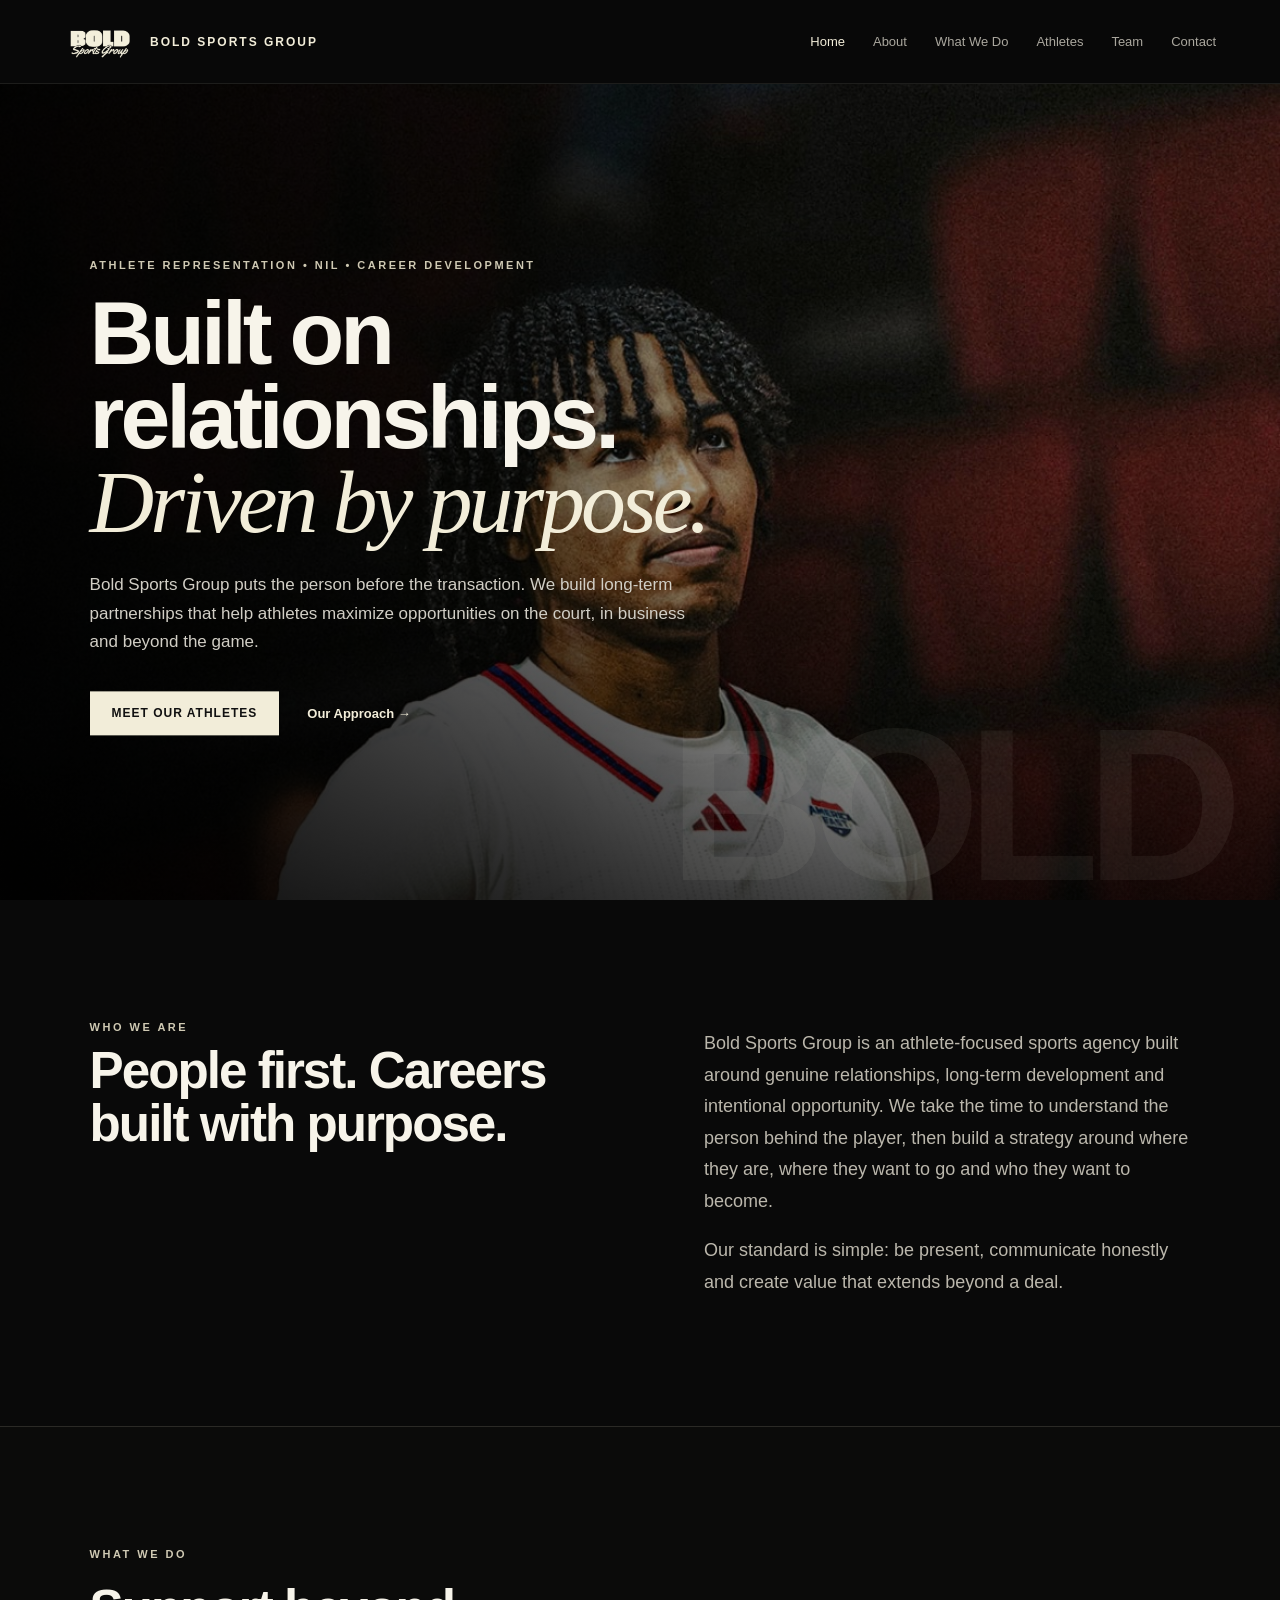
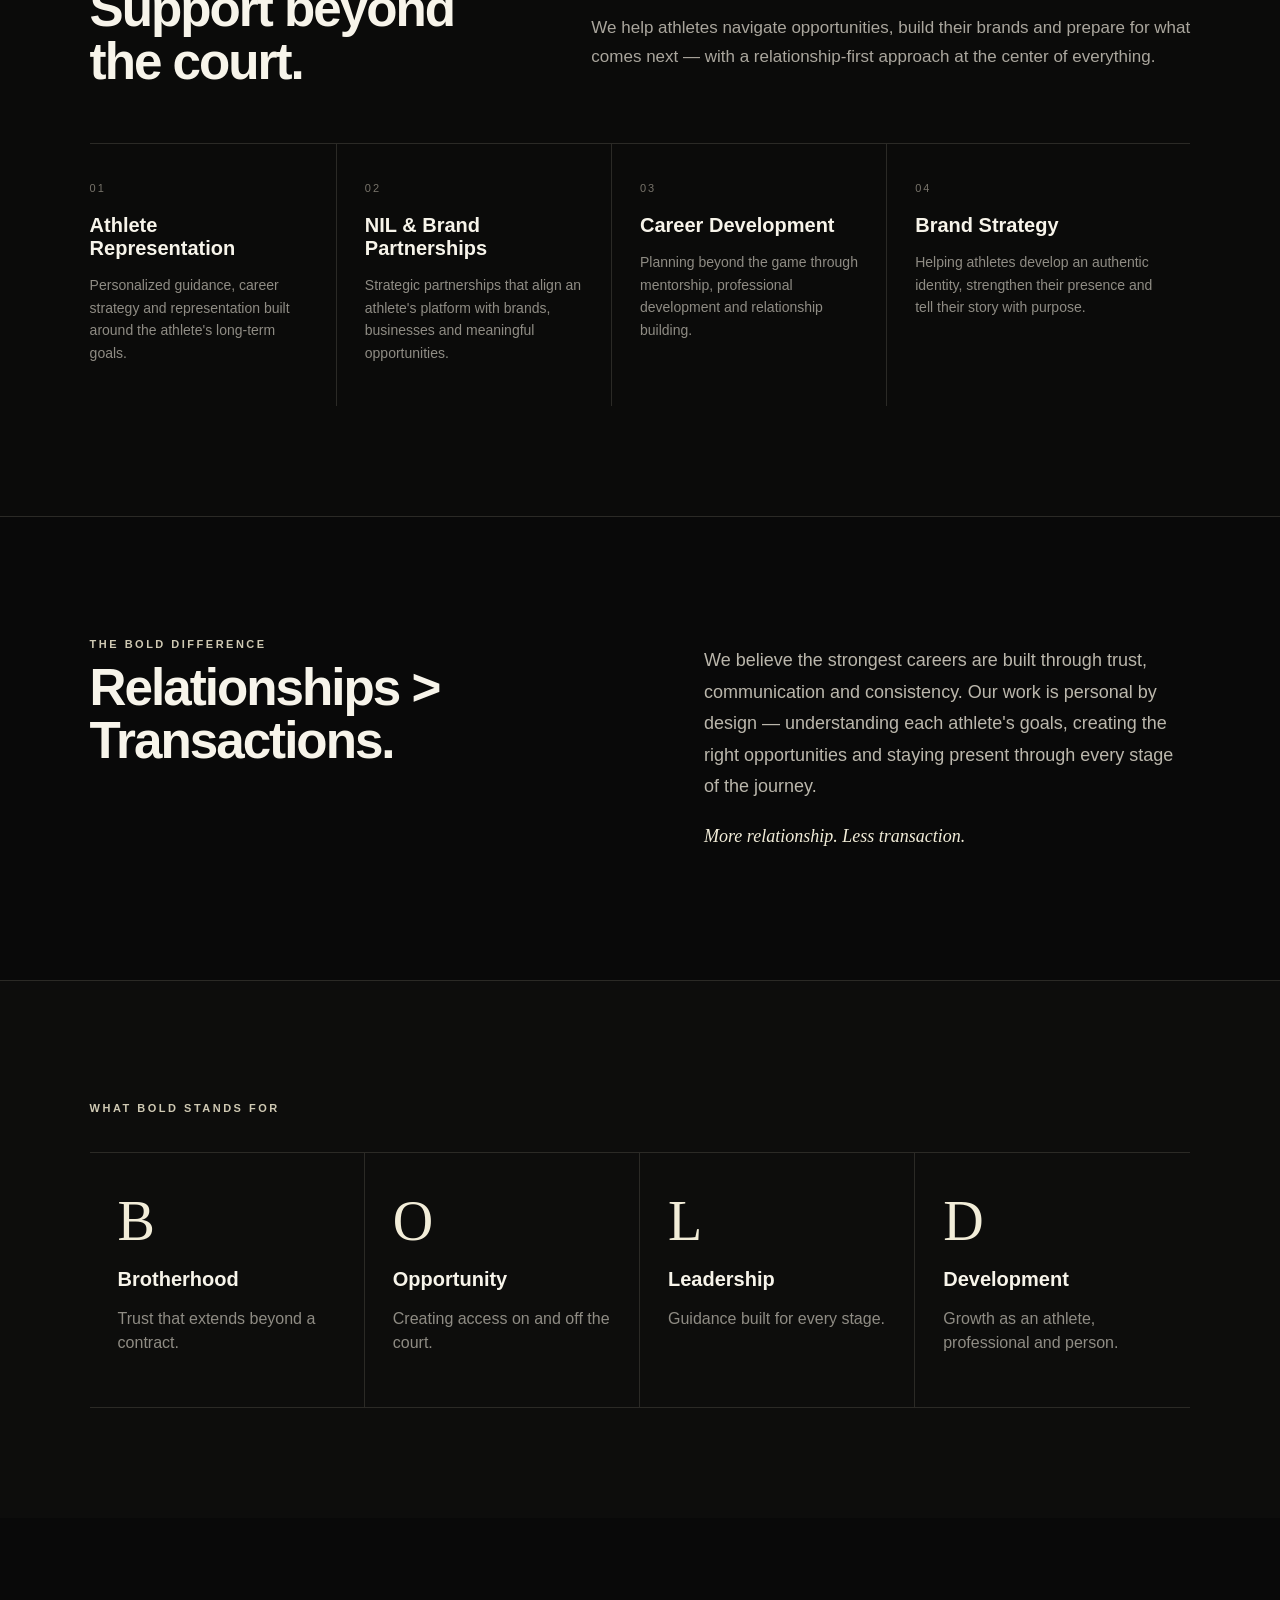
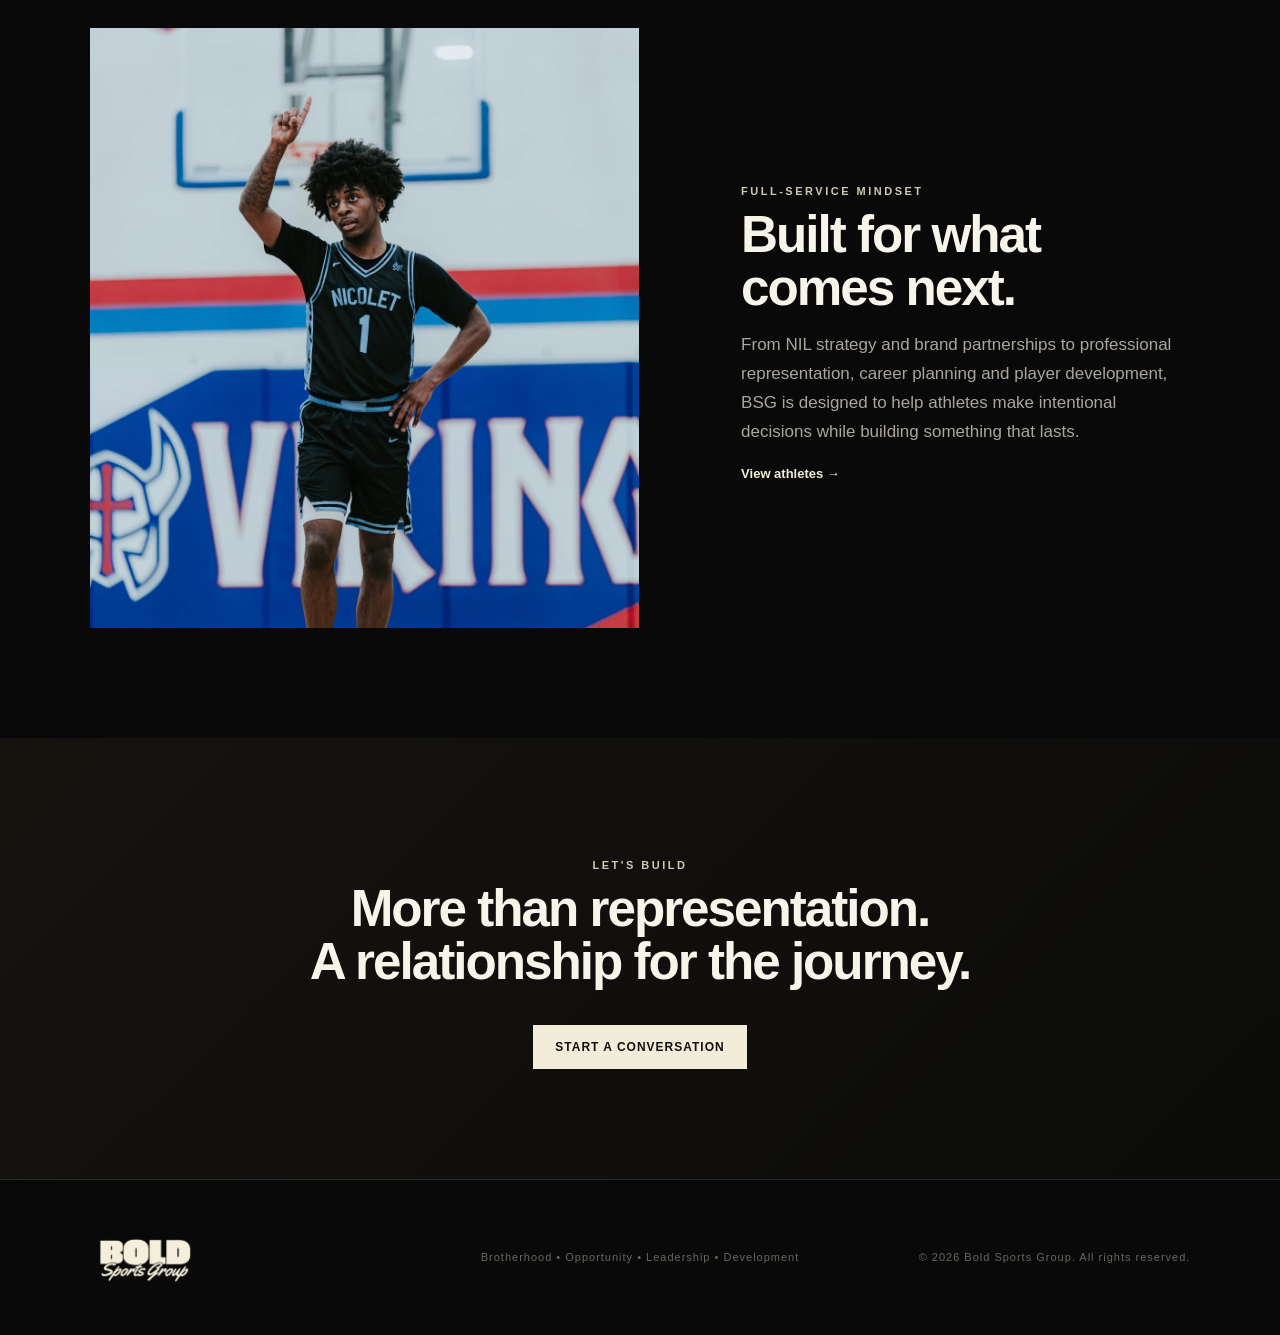
==== commit 3d3a6523: "Update headings and paragraphs for clarity" ====
--- a/index.html
+++ b/index.html
@@ -193,7 +193,7 @@
       <div>
 
         <p class="eyebrow">
-          ABOUT BOLD SPORTS GROUP
+          WHO WE ARE
         </p>
 
         <h2>
@@ -247,7 +247,7 @@
 
 
         <h2>
-          Support for every stage of the journey.
+          Support beyond the court.
         </h2>
 
 
@@ -368,7 +368,7 @@
         </p>
 
         <h2>
-          Representation should feel like a partnership.
+          Relationships > Transactions.
         </h2>
 
       </div>
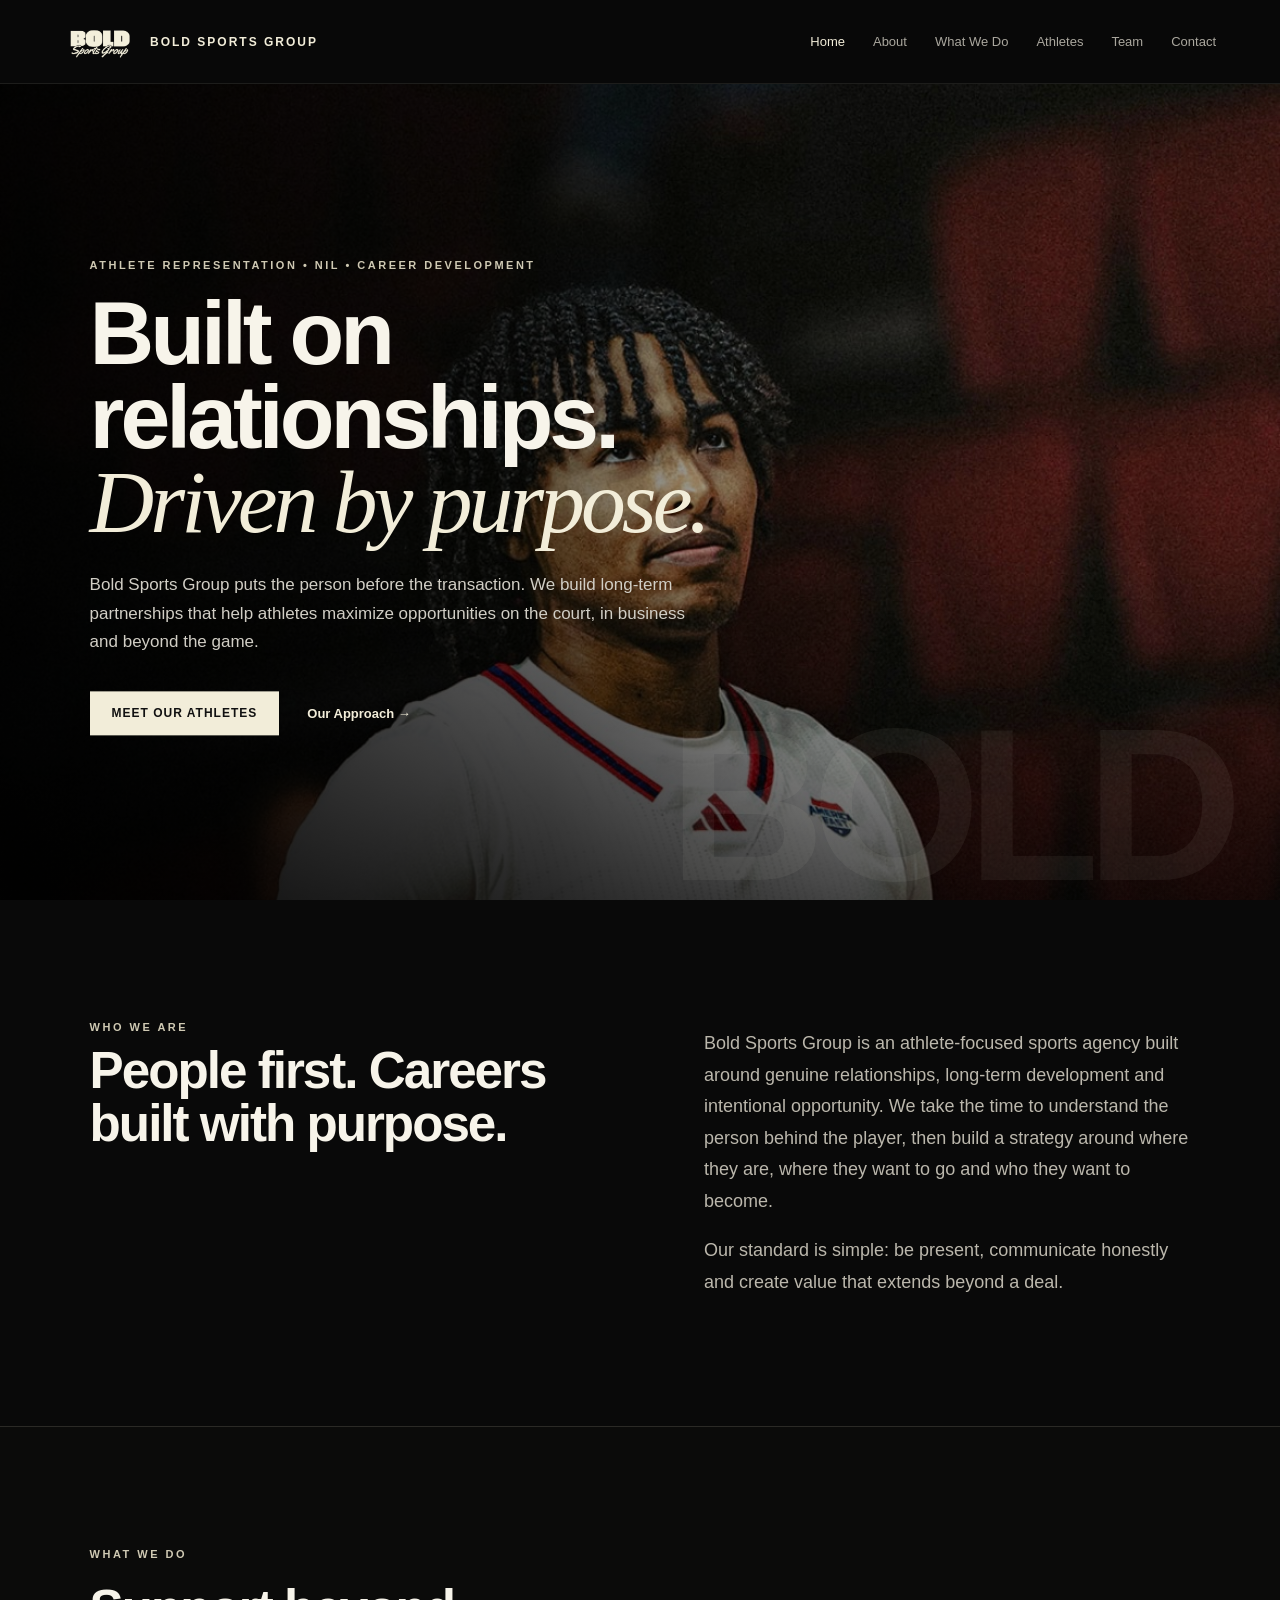
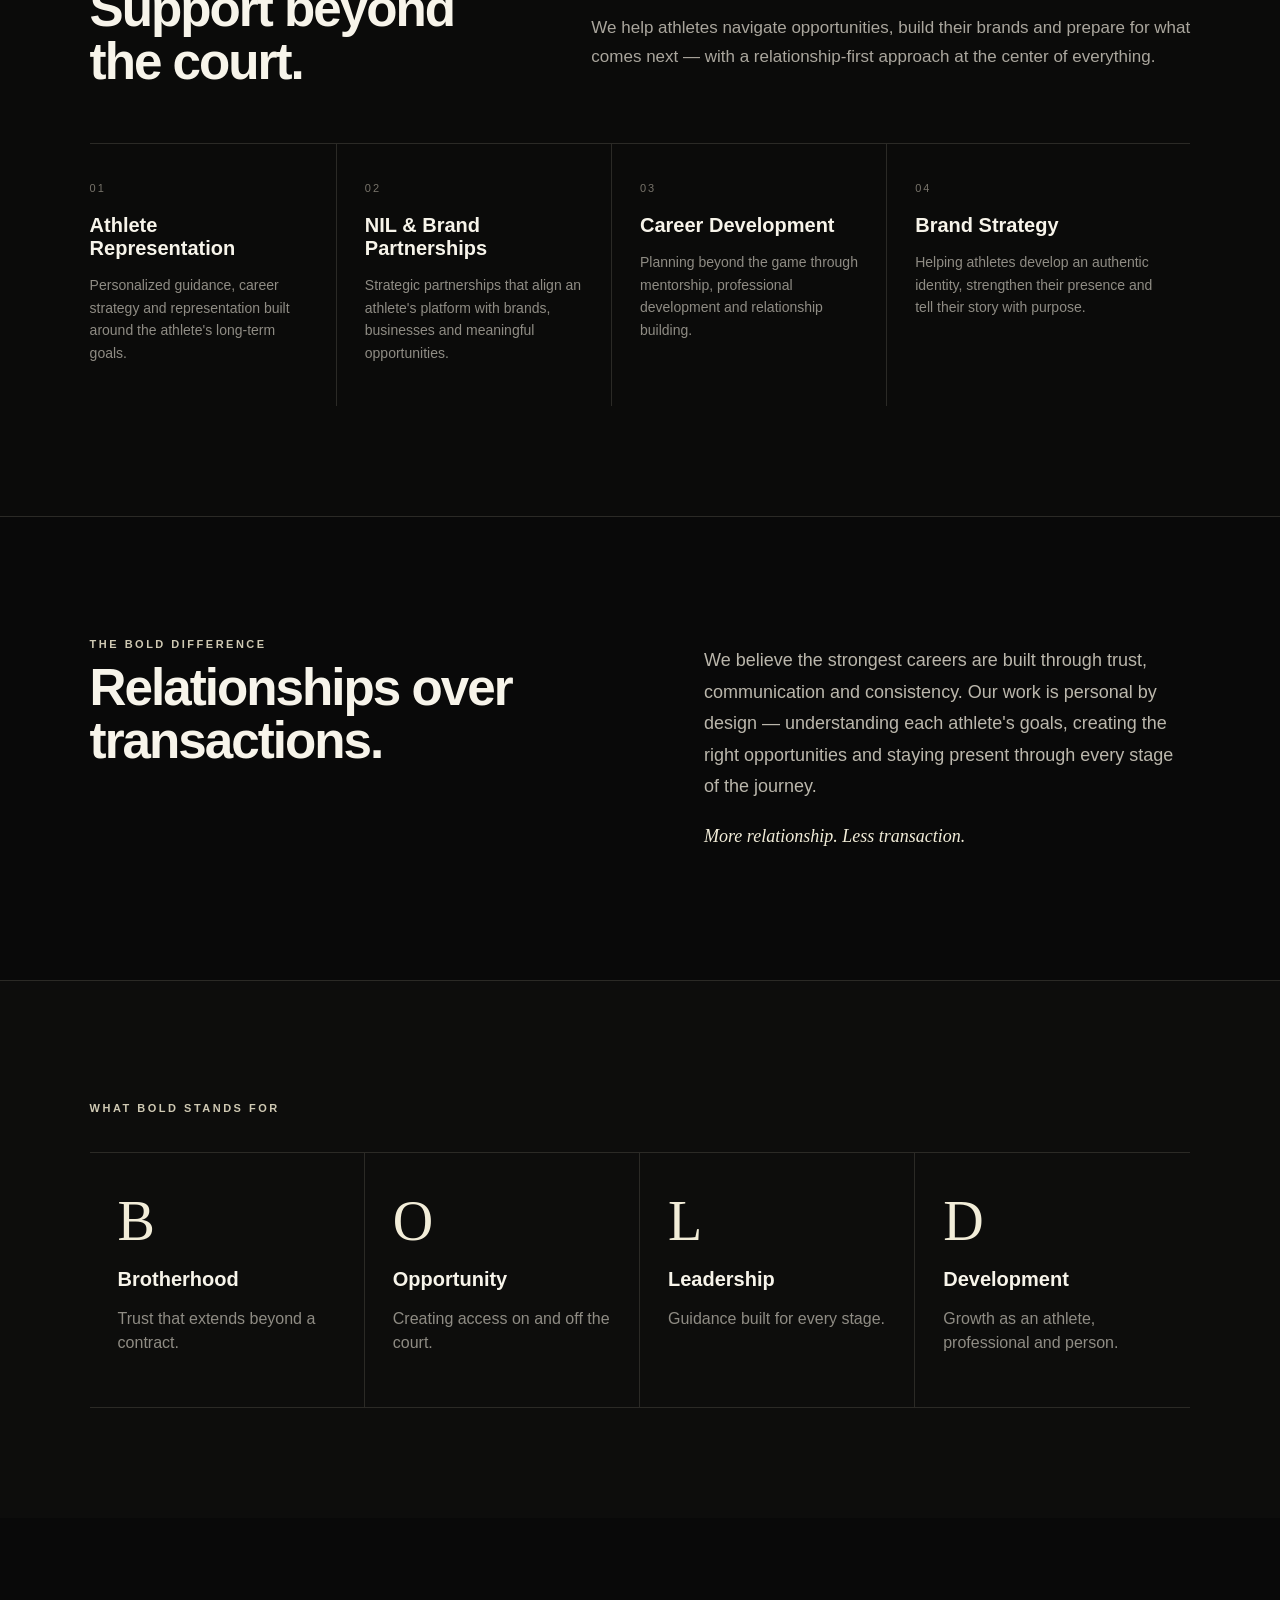
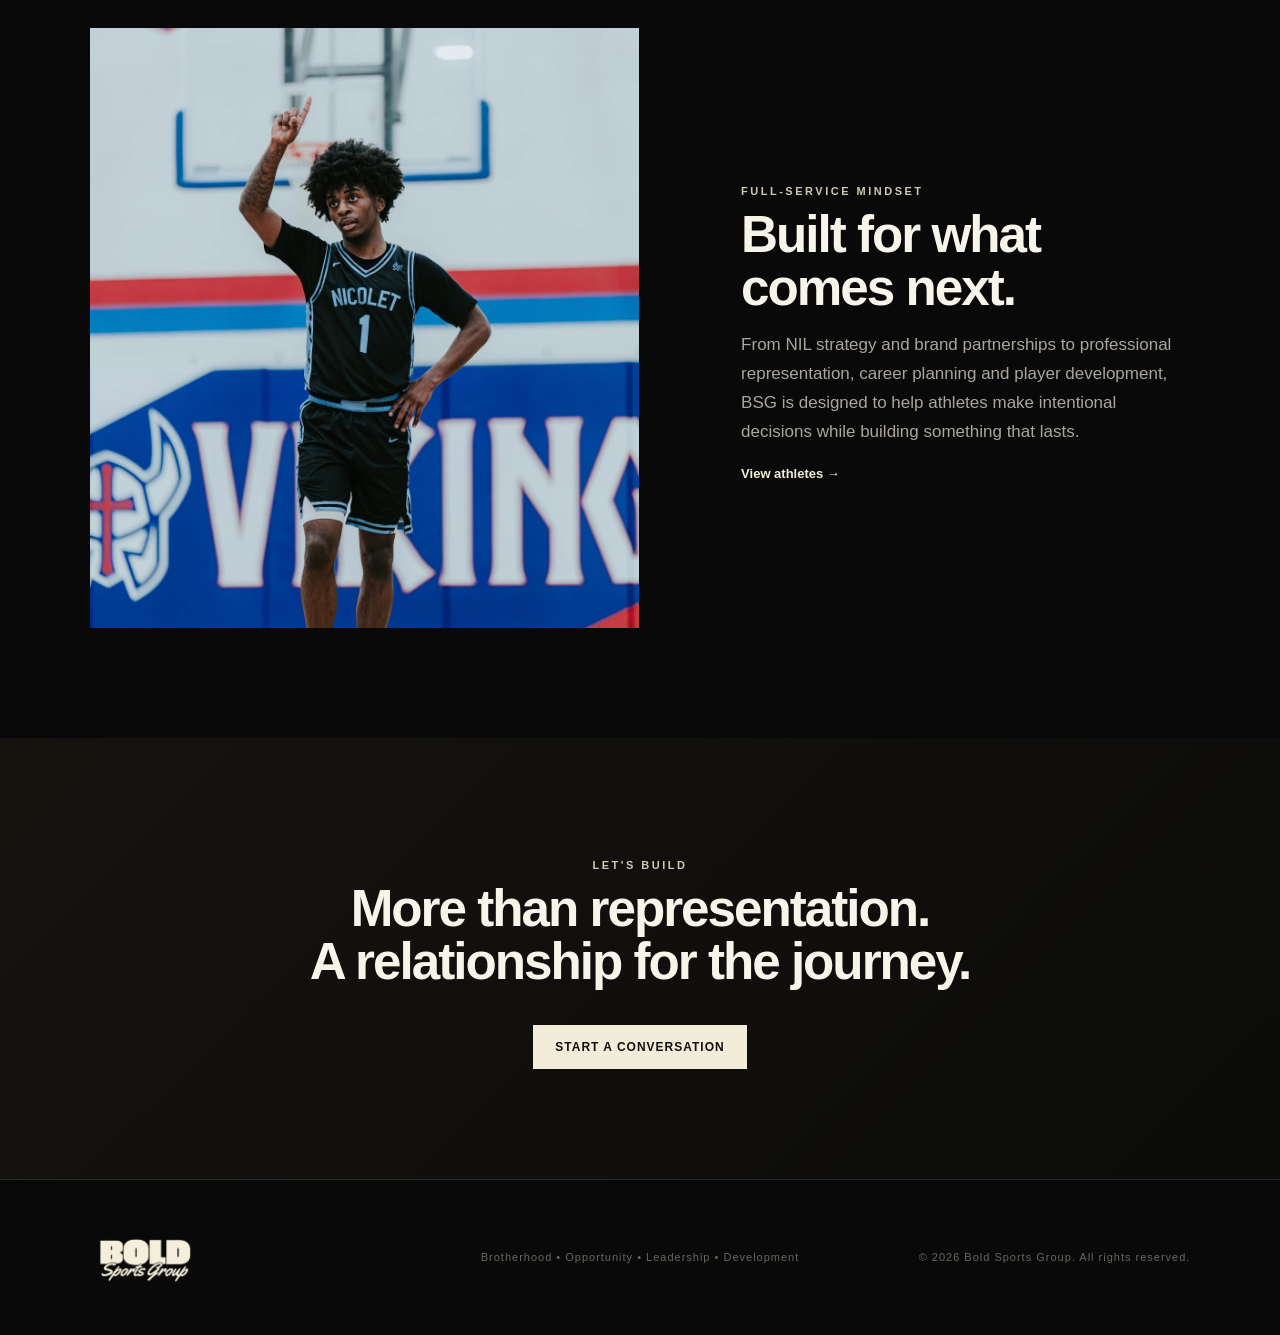
==== commit 1f17dbe3: "Update heading text to emphasize relationships" ====
--- a/index.html
+++ b/index.html
@@ -368,7 +368,7 @@
         </p>
 
         <h2>
-          Relationships > Transactions.
+          Relationships over transactions.
         </h2>
 
       </div>
